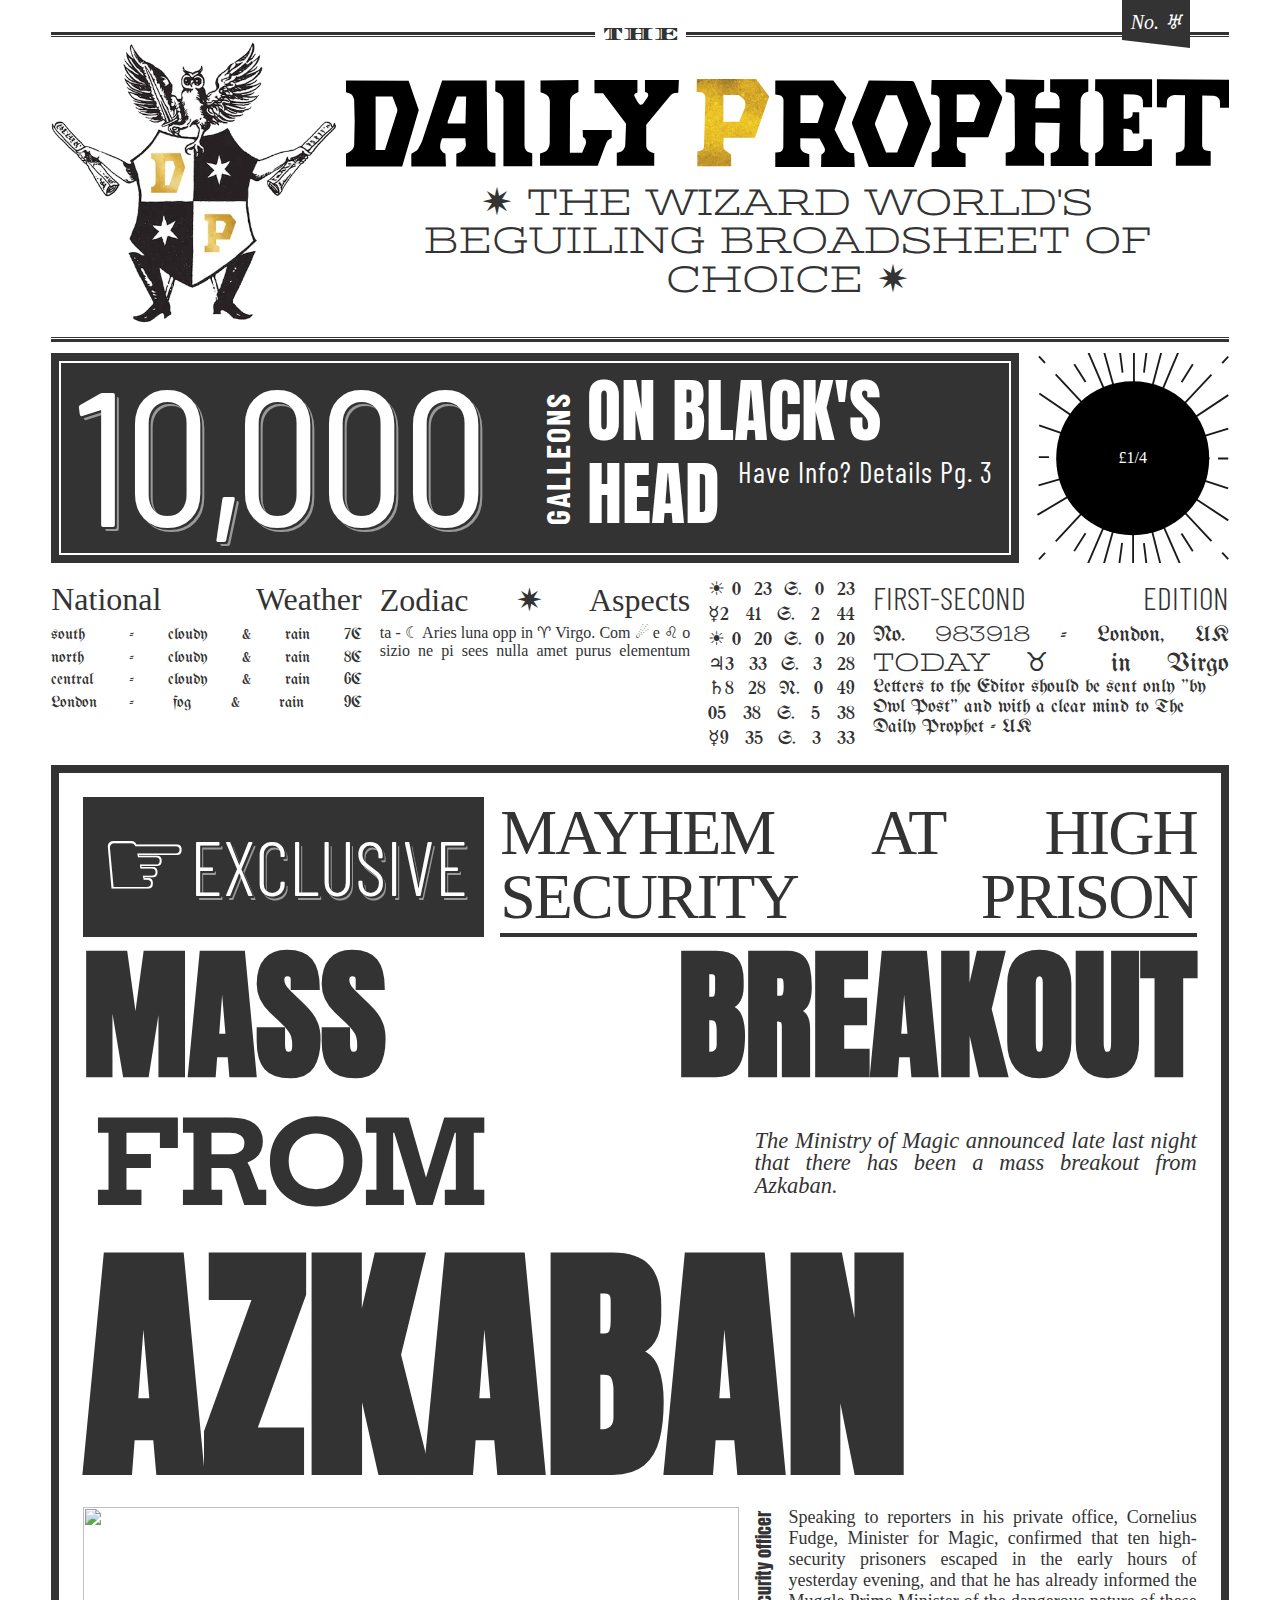
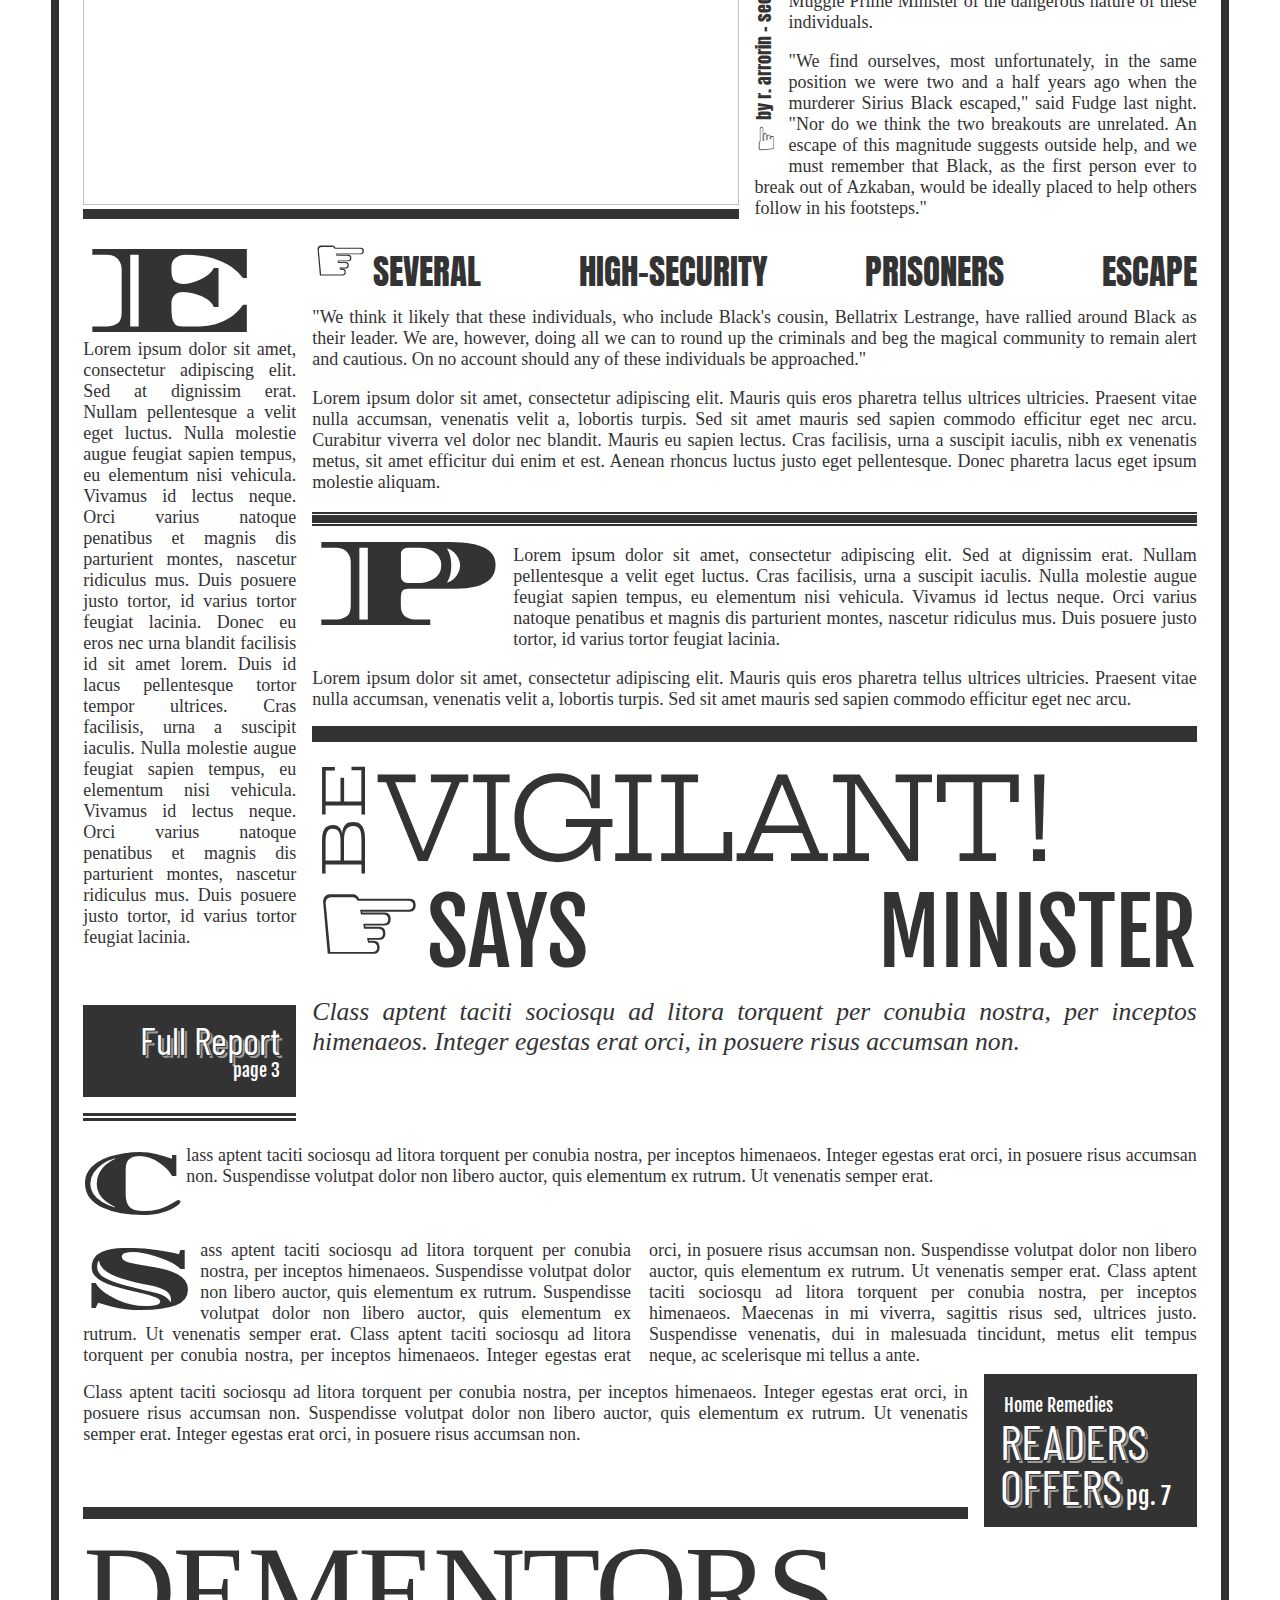
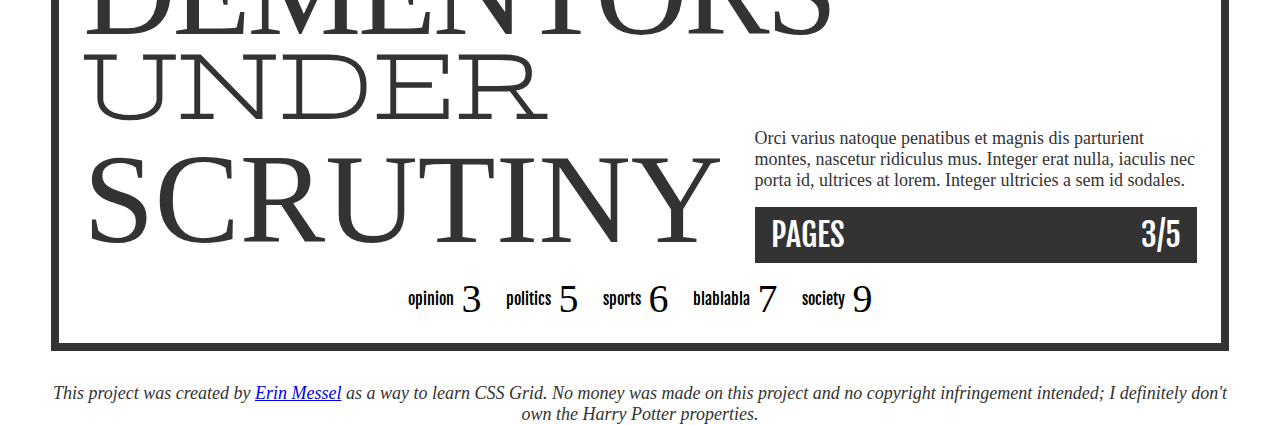
==== index2.html @ e8613c4e "Created v2 of the homepage and CSS" ====
<!DOCTYPE html>
<html lang="en">
    <head>
        <title>The Daily Prophet</title>
        <meta name="viewport" content="width=device-width, initial-scale=1">
        <link rel="preconnect" href="https://fonts.googleapis.com">
        <link rel="preconnect" href="https://fonts.gstatic.com" crossorigin>
        <link href="https://fonts.googleapis.com/css2?family=IM+Fell+DW+Pica:ital@0;1&display=swap" rel="stylesheet"> 
        <link href="https://fonts.googleapis.com/css2?family=Anton&display=swap" rel="stylesheet"> 
        <link href="https://fonts.googleapis.com/css2?family=Hepta+Slab:wght@800&display=swap" rel="stylesheet"> 
        <link href="https://fonts.googleapis.com/css2?family=Diplomata&display=swap" rel="stylesheet"> 
        <link href="https://fonts.googleapis.com/css2?family=Old+Standard+TT:wght@700&display=swap" rel="stylesheet"> 
        <link href="https://fonts.googleapis.com/css2?family=Barlow+Condensed:wght@300;700&display=swap" rel="stylesheet"> 
        <link href="https://fonts.googleapis.com/css2?family=Stint+Ultra+Expanded&display=swap" rel="stylesheet"> 
        <link href="https://fonts.googleapis.com/css2?family=UnifrakturMaguntia&display=swap" rel="stylesheet"> 
        <link href="https://fonts.googleapis.com/css2?family=Fjalla+One&display=swap" rel="stylesheet"> 
        <link href="style2.css" rel="stylesheet">
    </head>
    <body>
        <div id="gridWrap">
        <!-- http://redonion.se/cssgrid/ -->
        <header>
            <span class="number" aria-hidden="true">No. ♅</span>
            <span class="slogan left" aria-hidden="true"><span>bewitch</span> <span>beguile</span></span>
            <span class="line top"><span class="the" aria-hidden="true">The</span></span>
            <span class="slogan right" aria-hidden="true"><span>spellbind</span> <span>conjure</span> <span>enchant</span> <span>divinate</span></span>
            <div class="shield"><img src="images/shield.png" alt=""></div>
            <h1><img src="images/logo.svg" alt="The Daily Prophet"></h1>
            <span class="tagline">✷ The Wizard World's Beguiling Broadsheet of Choice ✷</span>
            <span class="slogan left bottom" aria-hidden="true"><span>beguile</span> <span>bewitch</span> <span>ensorcel</span> <span>hex</span></span>
            <span class="line bottom"></span>
            <span class="slogan right bottom" aria-hidden="true"><span>spellbind</span> <span>conjure</span> <span>enchant</span> <span>divinate</span></span>
        </header>

        <main>
            <aside id="page-intro" aria-label="Quick Information Snippets">
                <div class="bounty">
                    <a href="#">
                    <h2 class="sr-only">Bounty Alert!</h2>
                    <div class="bountyWrap">
                        <div class="amount">10,000</div>
                        <div class="currency">Galleons</div> 
                        <div class="bountyName1">on Black's<span class="mobile"> Head</span></div>
                        <div class="bountyName2">Head</div>
                        <div class="details">Have Info? Details Pg. 3</div>
                    </div>
                </a>
                </div>
                <div class="weather">
                    <h2>National Weather</h2>
                    <dl>
                        <div>
                            <dt>south</dt>
                            <dd><span>- cloudy & rain</span> <span>7C<span class="sr-only">elsius</span></span></dd>
                        </div>
                        <div>
                            <dt>north</dt>
                            <dd><span>- cloudy & rain</span> <span>8C<span class="sr-only">elsius</span></span></dd>
                        </div>
                        <div>
                            <dt>central</dt>
                            <dd><span>- cloudy & rain</span> <span>6C<span class="sr-only">elsius</span></span></dd>
                        </div>
                        <div>
                            <dt>London</dt>
                            <dd><span>- fog & rain</span> <span>9C<span class="sr-only">elsius</span></span></dd>
                        </div>
                    </dl>
                </div>
                <div class="zodiac">
                    <h2>Zodiac ✷ Aspects</h2>
                    <p>ta - ☾ Aries luna opp in ♈︎ Virgo. Com ☄ e ♌︎ o sizio ne pi sees nulla amet purus elementum</p>
                </div>
                <div class="edition">
                    <h2>First-Second Edition</h2>
                    <span class="editionNum">No. <span class="number">983918</span> - London, UK</span>
                    <span class="today"><span class="sans">Today</span> ♉︎ in Virgo</span>
                    <p class="editor">Letters to the Editor should be sent only "by Owl Post" and with a clear mind to The Daily Prophet - UK</p>
                </div>
                <div class="lucky-numbers">
                    <ul>
                        <li>☀0 23 S. 0 23</li>
                        <li>☿2 41 S. 2 44</li>
                        <li>☀0 20 S. 0 20</li>
                        <li>♃3 33 S. 3 28</li>
                        <li>♄8 28 N. 0 49</li>
                        <li>05 38 S. 5 38</li>
                        <li>☿9 35 S. 3 33</li>
                    </ul>
                </div>
                <div class="price">
                    <h2 class="sr-only">Price of the Daily Prophet</h2>
                    <span class="value"><span class="currency">£</span>1/4</span>
                    <div class="burst"></div>
                </div>
            </aside>
            <section id="mainWrap">
                <div id="main">
                    <div class="opening"><span class="exclusive"><span class="finger">☞</span><span class="inner">Exclusive</span></span> <span class="text">Mayhem at High Security Prison</span></div>
                    <h2 class="sr-only">Mass Breakout from Azkaban</h2>
                    <span class="title line1">Mass Breakout</span> 
                    <span class="title line2">from</span> 
                    <span class="title line3">Azkaban</span></h2>

                    <div class="img">
                        <img src="https://via.placeholder.com/950x700" alt="">
                        <!-- <div style="padding-top:75%;position:relative;"><iframe title="Bellatrix Lestrange in Azkaban Prizon" src="https://gifer.com/embed/1dsQ" width="100%" height="100%" style='position:absolute;top:0;left:0;' frameBorder="0" allowFullScreen></iframe></div><p class="sr-only"><a href="https://gifer.com">via GIFER</a></p> -->
                    </div>

                    <span class="lede"><span class="finger">☞</span>Several High-Security Prisoners <span class="dupe">Escape</span></span>
                    <span class="escape">Escape</span>
                    
                        <div class="txt1">The Ministry of Magic announced late last night that there has been a mass breakout from Azkaban.</div>
                        <div class="txt2">
                            <span class="author"><span class="finger">☞</span> by R. Arrorin - Security Officer</span>
                            <!-- <div class="img large"><img src="https://via.placeholder.com/950x700" alt=""></div> -->
                            <p>Speaking to reporters in his private office, Cornelius Fudge, Minister for Magic, confirmed that ten high-security prisoners escaped in the early hours of yesterday evening, and that he has already informed the Muggle Prime Minister of the dangerous nature of these individuals.</p><p class="photoWrap">"We find ourselves, most unfortunately, in the same position we were two and a half years ago when the murderer Sirius Black escaped," said Fudge last night. "Nor do we think the two breakouts are unrelated. An escape of this magnitude suggests outside help, and we must remember that Black, as the first person ever to break out of Azkaban, would be ideally placed to help others follow in his footsteps."</p>
                            
                        </div>
                        
                        <div class="txt3"><p>"We think it likely that these individuals, who include Black's cousin, Bellatrix Lestrange, have rallied around Black as their leader. We are, however, doing all we can to round up the criminals and beg the magical community to remain alert and cautious. On no account should any of these individuals be approached."</p><p>Lorem ipsum dolor sit amet, consectetur adipiscing elit. Mauris quis eros pharetra tellus ultrices ultricies. Praesent vitae nulla accumsan, venenatis velit a, lobortis turpis. Sed sit amet mauris sed sapien commodo efficitur eget nec arcu. Curabitur viverra vel dolor nec blandit. Mauris eu sapien lectus. Cras facilisis, urna a suscipit iaculis, nibh ex venenatis metus, sit amet efficitur dui enim et est. Aenean rhoncus luctus justo eget pellentesque. Donec pharetra lacus eget ipsum molestie aliquam. </p>
                            <hr><p class="blockLetter">P</p>
                            <p>Lorem ipsum dolor sit amet, consectetur adipiscing elit. Sed at dignissim erat. Nullam pellentesque a velit eget luctus. Cras facilisis, urna a suscipit iaculis. Nulla molestie augue feugiat sapien tempus, eu elementum nisi vehicula. Vivamus id lectus neque. Orci varius natoque penatibus et magnis dis parturient montes, nascetur ridiculus mus. Duis posuere justo tortor, id varius tortor feugiat lacinia. </p><p>Lorem ipsum dolor sit amet, consectetur adipiscing elit. Mauris quis eros pharetra tellus ultrices ultricies. Praesent vitae nulla accumsan, venenatis velit a, lobortis turpis. Sed sit amet mauris sed sapien commodo efficitur eget nec arcu. </p>
                        </div> 

                        <aside class="leftSide"><hr>
                            <p class="blockLetter">E</p>
                            <p class="sideways">Lorem ipsum dolor sit amet, consectetur adipiscing elit. Sed at dignissim erat. Nullam pellentesque a velit eget luctus. Nulla molestie augue feugiat sapien tempus, eu elementum nisi vehicula. Vivamus id lectus neque. Orci varius natoque penatibus et magnis dis parturient montes, nascetur ridiculus mus. Duis posuere justo tortor, id varius tortor feugiat lacinia. Donec eu eros nec urna blandit facilisis id sit amet lorem. Duis id lacus pellentesque tortor tempor ultrices. Cras facilisis, urna a suscipit iaculis. Nulla molestie augue feugiat sapien tempus, eu elementum nisi vehicula. Vivamus id lectus neque. Orci varius natoque penatibus et magnis dis parturient montes, nascetur ridiculus mus. Duis posuere justo tortor, id varius tortor feugiat lacinia.</p>
                        </aside>

                        <!-- <aside class="rightSide"><hr>
                            
                           
                        </aside> -->

                        <div class="fullReport">
                            <a href="#" aria-label="Full Report on the Mass Breakout from Azkaban Prison available on Page 3"><span class="txt">Full Report</span> <span class="pageNo">page 3</span></a>
                        </div>

                        <h2 class="sr-only">Be Vigilant! Says Minister</h2>
                        <div class="subLine2mobile" aria-hidden="true"><span>Be</span> Vigilant!</div>
                        <div class="subLine2" aria-hidden="true">Vigilant!</div>
                        <div class="subLine3" aria-hidden="true"><span class="finger">☞</span>Says Minister</div>
                        <div class="subText1"><p><span class="large" aria-hidden="true">Be</span>Class aptent taciti sociosqu ad litora torquent per conubia nostra, per inceptos himenaeos. Integer egestas erat orci, in posuere risus accumsan non. </p></div>
                        <div class="subText2"><p><span class="initial-letter">C</span>lass aptent taciti sociosqu ad litora torquent per conubia nostra, per inceptos himenaeos. Integer egestas erat orci, in posuere risus accumsan non. Suspendisse volutpat dolor non libero auctor, quis elementum ex rutrum. Ut venenatis semper erat.</p></div>
                        <div class="subText3"><p><span class="initial-letter">S</span>ass aptent taciti sociosqu ad litora torquent per conubia nostra, per inceptos himenaeos. Suspendisse volutpat dolor non libero auctor, quis elementum ex rutrum. Suspendisse volutpat dolor non libero auctor, quis elementum ex rutrum. Ut venenatis semper erat. Class aptent taciti sociosqu ad litora torquent per conubia nostra, per inceptos himenaeos. Integer egestas erat orci, in posuere risus accumsan non. Suspendisse volutpat dolor non libero auctor, quis elementum ex rutrum. Ut venenatis semper erat. Class aptent taciti sociosqu ad litora torquent per conubia nostra, per inceptos himenaeos. Maecenas in mi viverra, sagittis risus sed, ultrices justo. Suspendisse venenatis, dui in malesuada tincidunt, metus elit tempus neque, ac scelerisque mi tellus a ante.</p></div>
                        <div class="subText4">
                        <p>Class aptent taciti sociosqu ad litora torquent per conubia nostra, per inceptos himenaeos. Integer egestas erat orci, in posuere risus accumsan non. Suspendisse volutpat dolor non libero auctor, quis elementum ex rutrum. Ut venenatis semper erat. Integer egestas erat orci, in posuere risus accumsan non. </p>
                        </div>

                        

                        <h2 class="sr-only">Dementors Under Scrutiny</h2>
                        
                            <div class="subStory sub2Line1" aria-hidden="true"><hr>Dementors</div>
                            <div class="subStory sub2Line2" aria-hidden="true">
                                <span class="line1">Under</span> 
                                <span class="line2">Scrutiny</span>
                            </div>
                            <div class="subStory sub2Line3"><a href="#">Pages 3/5</a></div>
                            <div class="subStory sub2Text"><p>Orci varius natoque penatibus et magnis dis parturient montes, nascetur ridiculus mus. Integer erat nulla, iaculis nec porta id, ultrices at lorem. Integer ultricies a sem id sodales. </p> </div>
                      

                        <div class="readers-offers">
                            <a href="#">
                                <div class="offersInner">
                                    <span class="small">Home Remedies</span>
                                    <span class="large">Readers Offers</span>
                                    <span class="pageNo">pg. 7</span>
                                </div>
                            </a>
                        </div>
                    
                    </div>

               <nav id="footerNav">
                   <ul>
                       <li><a href="#">
                           <span class="label">Opinion</span>
                           <span class="sr-only"> page</span><span class="pageNo">3</span>
                       </a></li>
                       <li><a href="#">
                        <span class="label">Politics</span>
                        <span class="sr-only"> page</span><span class="pageNo">5</span>
                    </a></li>
                    <li><a href="#">
                        <span class="label">Sports</span>
                        <span class="sr-only"> page</span><span class="pageNo">6</span>
                    </a></li>
                    <li><a href="#">
                        <span class="label">Blablabla</span>
                        <span class="sr-only"> page</span><span class="pageNo">7</span>
                    </a></li>
                    <li><a href="#">
                        <span class="label">Society</span>
                        <span class="sr-only"> page</span><span class="pageNo">9</span>
                    </a></li>
                   </ul>
               </nav>

            </section>

        </main>
    </div>
    <footer>
        This project was created by <a href="http://www.erinmessel.com">Erin Messel</a> as a way to learn CSS Grid. No money was made on this project and no copyright infringement intended; I definitely don't own the Harry Potter properties.
    <div class="attribution sr-only">
        <a href="https://www.freepik.com/vectors/abstract">Abstract vector created by freepik - www.freepik.com</a> 
    </div>
</footer>
    </body>
</html>
---- style2.css ----
:root {
    --page-bkgd:#fff;
    --dark-bkgd:#333;
    --accent:#ebc41b;
    --font-headline: 'Anton', sans-serif;
    --font-serif:'IM Fell DW Pica', serif;
    --font-slab: 'Hepta Slab', serif;
    --font-block: 'Diplomata', cursive;
    --font-serif-headline: 'Wildstone','Old Standard TT', serif;
    --font-thin-headline: 'Barlow Condensed', sans-serif;
    --font-thin-slab: 'Stint Ultra Expanded', cursive;
    --font-gothic:'UnifrakturMaguntia', cursive;
    --font-typewriter: "American Typewriter Condensed Bold", Courier, sans-serif;
    --font-regular-headline:'Fjalla One', sans-serif;
    --font-thin-shadowed: "Greething";
}

@font-face {
    font-family: 'Wildstone';
    src: url('fonts/Wildstone.ttf')  format('truetype'); /* Legacy iOS */
}


html {}

body {
    margin:0;
    padding:0rem 4vw;
    font-family: var(--font-serif);
    font-size:150%;
    color:var(--dark-bkgd);
}

* {
    box-sizing: border-box;
}

.sr-only {
    position:absolute;
    left:-10000px;
    top:auto;
    width:1px;
    height:1px;
    overflow:hidden;
}

img {
    max-width:100%;
}

p:first-child {
    margin-top:0;
}

p:last-child {
    margin-bottom:0;
}

hr {
    height:1rem;
    background:var(--dark-bkgd);
    color:var(--dark-bkgd);
    border-top: 4px double #fff;
    padding: 1px 0;
    border-left: none;
    border-right: none;
    border-bottom: 4px double #fff;
}

.blockLetter {
    font-family:var(--font-block);
    font-size: 8rem;
    line-height: 0.75!important;
    float:left;
    margin:0 1rem 0 0!important;
}

.initial-letter {
    font-family:var(--font-block);
    font-size:5em;
    float: left;
    line-height: 0.875;
    margin-right:0.25rem;
}

/* ########## HEADER ########## */
header {
    position:relative;
    padding-top:1rem;
    display:grid;
    grid-template-columns: 1fr 3fr;
    grid-template-areas:
        "line-top line-top"
        "shield title"
        "shield tagline"
        "line-bottom line-bottom";
}

header .number {
    position: absolute;
    background-color: var(--dark-bkgd);
    color: var(--page-bkgd);
    padding: .5rem .5rem .25rem;
    top: 0;
    right: 3vw;
    font-family: var(--font-serif);
    font-style: italic;
    font-size: 1.25rem;
    line-height: 1;
    display: flex;
    align-items:center;
    justify-content: center;
    height: 2.5rem;
    width:4.25rem;
}

header .number:after {
    position: absolute;
    content: "";
    bottom: -.5rem;
    left: 0;
    width: 0;
    height: 0;
    border-style: solid;
    border-width: 0 4.25rem .5rem 0;
    border-color: transparent var(--dark-bkgd) transparent transparent;
}

header .slogan {
    display:none;
}

header .line {
    width:100%;
    display:block;
    margin:1rem 0;
    text-align:center;
    position:relative;
    height:0;
}

header .line:before,
header .line:after {
    content:"";
    height:3px;
    background:var(--dark-bkgd);
    display:block;
    margin-bottom:1px;
    position:absolute;
    top:0;
    width:100%;
}

header .line:after {
    height:1px;
    top:4px;
}

header .line.top {
    grid-area: line-top;
}

header .line.top .the {
    background:var(--page-bkgd);
    display:inline-block;
    padding:.25rem .5rem 0;
    line-height:1;
    transform: translateY(-50%);
    font-family: var(--font-block);
    text-transform: uppercase;
    position:relative;
    z-index: 2;
}

header .shield {
    grid-area: shield;
    margin-right:.5rem;
    margin-top:-.5rem;
}

header h1 {
    grid-area:title;
    margin:0;
    font-size:0;
    line-height:1;
    align-self:end;
    padding-bottom:1rem;
}

header .tagline {
    grid-area: tagline;
    font-family:var(--font-thin-slab);
    text-transform:uppercase;
    font-size:0.85rem;
    line-height:1;
    text-align:center;
}

header .line.bottom {
    grid-area: line-bottom;
    margin-top:.5rem;
}
header .line.bottom:before {
    top:2px;
}
header .line.bottom:after {
    top:0;
}

/* ########## INTRO ########## */
aside#page-intro {
    display:grid;
    grid-template-areas:
        "bounty bounty"
        "weather zodiac"
        "edition edition"
        "lucky-numbers price";
    grid-template-columns: repeat(2, 1fr);
    grid-column-gap:1.5em;
}

aside#page-intro .bounty {
    grid-area: bounty;
}

aside#page-intro .bounty a {
    display:block;
    color:var(--page-bkgd);
    text-decoration:none;
    padding:.5rem;
    background:var(--dark-bkgd);
    margin-bottom:1rem;
}

aside#page-intro .bounty a:hover,
aside#page-intro .bounty a:focus {
    color:var(--dark-bkgd);
    background-color:var(--accent);
}

aside#page-intro .bounty .bountyWrap {
    border:2px solid var(--page-bkgd);
    padding:1rem;
    display:grid;
    grid-template-areas:
        "amount details"
        "currency details"
        "bounty-name1 bounty-name1";
    grid-template-columns: 3fr 2fr;
    grid-column-gap: 1em;
}

aside#page-intro .bounty .amount {
    grid-area: amount;
    font-family:var(--font-thin-headline);
    font-size: 21vw;
    line-height: 0.95;
    letter-spacing: -1px;
    margin-top: -0.5rem;
    text-shadow: 2px 2px 0px var(--dark-bkgd), 4px 4px 0px rgba(255,255,255,0.5);
    align-self: center;
    text-align: justify;
    text-justify: inter-character;
    text-align-last: justify;
}

aside#page-intro .bounty .currency {
    grid-area: currency;
    font-family:var(--font-thin-headline);
    font-weight:bold;
    text-transform:uppercase;
    text-align: justify;
    text-justify: inter-character;
    text-align-last: justify;
    font-size:5.5vw;
    /* writing-mode: vertical-lr;
    transform: rotate(-180deg); */
}

aside#page-intro .bounty .bountyName1,
aside#page-intro .bounty .bountyName2 {
    font-family:var(--font-headline);
    text-transform:uppercase;
    font-size:11.5vw;
    line-height:1;
}

aside#page-intro .bounty .bountyName1 {
    grid-area: bounty-name1;
    text-align: justify;
    text-justify: inter-word;
    text-align-last: justify;
    margin-top: .15em;
}

aside#page-intro .bounty .bountyName2 {
    display:none;
}

aside#page-intro .bounty .details {
    grid-area: details;
    background: rgba(255,255,255,0.1);
    padding: .5rem;
    display: flex;
    align-items: center;
    font-family: var(--font-thin-headline);
    line-height: 1;
    font-size: 5vw;
    letter-spacing: 1px;
}

aside#page-intro .weather {
    grid-area: weather;
    font-size:1rem;
}

aside#page-intro .zodiac {
    grid-area:zodiac;
    font-size:1rem;
}

aside#page-intro .weather h2,
aside#page-intro .zodiac h2 {
    margin:0 0 .25rem;
    font-family: var(--font-serif-headline);
    font-size: 5.25vw;
    font-weight:normal;
}

aside#page-intro .weather dl {
    margin:.5rem 0 0;
    font-family: var(--font-gothic);
    /* display: grid;
    grid-gap: .5em 1.25em;
    grid-template-columns: repeat(2, 1fr); */
}

aside#page-intro .weather dl div {
    display: grid;
    grid-template-columns: 1fr 3fr;
}

aside#page-intro .weather dl div + div {
    margin-top:.35rem;
}

aside#page-intro .weather dl div dt {}

aside#page-intro .weather dl div dd {
    margin:0;
    text-align: justify;
    text-justify: inter-word;
    text-align-last: justify;
}

aside#page-intro .zodiac p {
    margin:0;
    text-align: justify;
    text-justify: inter-word;
    text-align-last: justify;
}

aside#page-intro .edition {
    grid-area: edition;
    margin-top:1rem;
    margin-bottom:1rem;
    padding-top:1rem;
    padding-bottom:1rem;
    border-top:3px double var(--dark-bkgd);
    border-bottom:3px double var(--dark-bkgd);
    display:grid;
    grid-template-areas: 
        "title editor"
        "number editor"
        "today editor";
    grid-template-columns: 3fr 2fr;
    grid-column-gap: 1em;
}

aside#page-intro .edition h2 {
    grid-area: title;
    font-size: 5.5vw;
    font-family: var(--font-thin-headline);
    font-weight: 300;
    text-transform: uppercase;
    line-height: 1;
    letter-spacing: normal;
    margin: 0 0 .5rem;
    text-align: justify;
    text-justify: inter-character;
    text-align-last: justify;
}

aside#page-intro .edition p {
    margin:0;
}

aside#page-intro .edition .editionNum {
    grid-area:number;
    display:block;
    font-family:var(--font-gothic);
    font-size: 4vw;
    text-align: justify;
    text-justify: inter-word;
    text-align-last: justify;
}

aside#page-intro .edition .editionNum .number {
    font-family:var(--font-thin-slab);
}

aside#page-intro .edition .today {
    grid-area:today;
    display:block;
    font-family:var(--font-gothic);
    text-align: justify;
    text-justify: inter-word;
    text-align-last: justify;
}

aside#page-intro .edition .today .sans {
    font-family:var(--font-thin-slab);
    text-transform:uppercase;
}

aside#page-intro .edition .editor {
    grid-area:editor;
    display:block;
    font-family:var(--font-gothic);
    font-size:3.5vw;
}

aside#page-intro .lucky-numbers {
    grid-area:lucky-numbers;
    font-size:3vw;
    line-height:1;
    text-align: justify;
    text-justify: inter-word;
    white-space: nowrap;
    text-align-last: justify;
    font-family: var(--font-gothic);
}

aside#page-intro .lucky-numbers ul {
    margin:0;
    padding:0;
    list-style:none;
    height: 100%;
    display: flex;
    flex-direction: column;
    justify-content: space-between;
}

aside#page-intro .lucky-numbers ul li + li {
    margin-top:.35rem;
}

aside#page-intro .price {
    grid-area: price;
    position:relative;
}
aside#page-intro .price .value {
    position: absolute;
    left: 50%;
    top: 50%;
    width: 12vw;
    height: 12vw;
    background: #000;
    color: #fff;
    z-index: 1;
    border-radius: 12vw;
    display: flex;
    justify-content: center;
    align-items: center;
    font-size: 1rem;
    transform: translateX(-50%) translateY(-50%);
}
aside#page-intro .price .burst {
    height: 100%;
    position: absolute;
    top:0;
    left:0;
    width: 100%;
    background-image:url(images/price.svg);
    background-size:cover;
    background-position: center;
}

/* ########## MAIN WRAPPER ########## */
#mainWrap {
    border:.125rem solid var(--dark-bkgd);
    margin-top:1rem;
    padding:1rem;
}

/* ########## MAIN FEATURE ARTICLE ########## */
#main .opening {
    display:flex;
    gap:1rem;
}
#main .opening .exclusive {
    background-color:var(--dark-bkgd);
    color:var(--page-bkgd);
    white-space: nowrap;
    display: flex;
    align-items: center;
    padding: 0.5rem 1rem .75rem;
    justify-content: center;
    flex-direction:column;
}

#main .opening .exclusive .inner {
    font-family: var(--font-thin-headline);
    font-weight: 300;
    text-transform: uppercase;
    font-size: 7vw;
    line-height: 0.9;
    position: relative;
    text-shadow: 2px 2px 0px var(--dark-bkgd), 3px 4px 0px rgba(255,255,255,0.5);
}

#main .opening .exclusive .finger {
    display:none;
}
#main .opening .text {
    border-bottom:0.25rem solid var(--dark-bkgd);
    width:100%;
    text-align:justify;
    text-justify: inter-character;
    font-family:var(--font-serif-headline);
    text-transform: uppercase;
    letter-spacing: -0.15vw;
    text-align-last: justify;
    font-size: 5vw;
    line-height: 1;
    padding-top: 0.25rem;
    padding-bottom: 0.25rem;
    display:block;
}

#main .title {
    text-align:center;
    text-transform:uppercase;
    font-family: var(--font-headline);
    font-weight:700;
    text-align-last: justify;
    text-justify: inter-character;
    line-height:1;
    margin:.5rem 0;
}

#main .title.line1{
    font-size: 11vw;
    line-height:1;
    display:block;
}

#main .title.line2{
    font-family:var(--font-slab);
    font-size: 9vw;
    display:block;
    margin:0.75rem;
}

#main .title.line3{
    font-size:19.5vw;
    display:block;
    margin-bottom:1rem;
}

#main .img {
    border-bottom:0.65rem var(--dark-bkgd) solid;
    padding-bottom:0.25rem;
    margin-bottom:1rem;
}

#main .img img {
    width:100%;
    height: 100%;
    object-fit: cover;
}

#main .author {
    writing-mode:vertical-lr;
    transform: rotate(-180deg);
    text-align:right;
    font-family:var(--font-headline);
    text-transform:lowercase;
    float:left;
    padding:.25rem 0 .25rem 1rem;
    line-height:1;
    margin-left: -1vw;
}

#main .author .finger {
    font-size:2rem;
    line-height:0;
}

#main .lede {
    font-family:var(--font-headline);
    text-transform:uppercase;
    font-size: 7.5vw;
    line-height: 1;
    display:block;
    margin-bottom:1rem;
    text-align: justify;
    text-justify: inter-character;
    text-align-last: justify;
}

#main .lede .finger {
    position: relative;
    top: -0.25rem;
    font-size: 2.5rem;
    margin-right:.25rem;
}

#main .escape {
    display:none;
}

#main .txt1 {
    font-size:1.25em;
    font-style:italic;
    text-align:justify;
}

#main .txt2,
#main .txt3,
#main aside.leftSide {
    text-align:justify;
}

#main .txt3 {
    margin-top:1rem;
}

.fullReport {
    border-bottom:0.5rem double var(--dark-bkgd);
    margin-bottom:1rem;
}

#main .fullReport a {
    background:var(--dark-bkgd);
    color:var(--page-bkgd);
    display:flex;
    flex-direction:column;
    align-items:flex-end;
    padding:1rem;
    margin:1rem 0;
    text-decoration:none;
    outline-offset:-.5rem;
}

#main .fullReport a:hover,
#main .fullReport a:focus {
    background-color:var(--accent);
    color:var(--dark-bkgd);
    outline:2px solid var(--dark-bkgd);
}

.fullReport a .txt {
    font-family:var(--font-thin-headline);
    font-size:2.5rem;
    text-shadow: 1px 1px 0px var(--dark-bkgd), 3px 3px 0px rgba(255,255,255,0.5);
}

.fullReport a .pageNo {
    font-family:var(--font-regular-headline);
}

.subLine2mobile {
    display: flex;
    font-family: var(--font-slab);
    text-transform: uppercase;
    font-size: 12.5vw;
    line-height: 1;
    align-items: center;
    text-align-last: justify;
    text-justify: inter-character;
}

.subLine2mobile span {
    font-family: var(--font-thin-slab);
    writing-mode: vertical-rl;
    transform: rotate(-180deg);
    font-size: 6vw;
}

.subLine2 {
    display:none;
}

.subLine3 {
    text-align-last: justify;
    text-justify: inter-character;
    font-family: var(--font-regular-headline);
    text-transform: uppercase;
    padding-left: 0;
    font-size: 9vw;
}

.subLine3 .finger {
    font-size: 16vw;
    line-height: 0;
}

.subText1,
.subText2,
.subText3,
.subText4 {
    text-align:justify;
    margin:0.5rem 0;
}

.subText1 {
    font-size:1.15em;
    font-style:italic;
}

.subText1 .large {
    display:none;
}

.sub2Line1 {
    font-size: 16vw;
    line-height: 1;
    font-family: var(--font-serif-headline);
    text-transform: uppercase;
    letter-spacing: -0.25vw;
    text-align: justify;
    text-justify: inter-character;
    text-align-last: justify;
    width:100%;
    margin-top:1rem;
}

.sub2Line1 hr {
    margin: 0 0 1.5rem;
}

.sub2Line2 {
    text-transform:uppercase;
    display:flex;
    align-items:flex-start;
    justify-content: space-between;
}

.sub2Line2 .line1 {
    display:block;
    text-align: justify;
    text-justify: inter-character;
    text-align-last: justify;
    font-size:9vw;
    line-height:1;
    font-family:var(--font-thin-slab);
}

.sub2Line2 .line2 {
    display:block;
    text-align: justify;
    text-justify: inter-character;
    text-align-last: justify;
    font-family:var(--font-serif-headline);
    font-size: 10vw;
    line-height: 1;
    /* margin-top: 0.5rem; */
}

.sub2Line3 {
    font-family: var(--font-regular-headline);
    text-transform: uppercase;
    font-size: 2rem;
    line-height: 1;
    /* border-bottom: 0.4rem solid #000; */
    text-align: justify;
    text-justify: inter-word;
    text-align-last: justify;
    background-color:var(--dark-bkgd);
    float:right;
    margin-left: 0.75rem;
    margin-bottom: 0.25rem;
}

.sub2Line3 a {
    color:#fff;
    padding: 0.75rem 1rem;
    display: block;
    text-decoration:none;
}

.sub2Line3 a:hover,
.sub2Line3 a:focus {
    background-color:var(--accent);
    color:var(--dark-bkgd);
}

.readers-offers a {
    text-decoration:none;
    display:block;
    background-color:var(--dark-bkgd);
    color:#fff;
    padding:1rem;
    display:flex;
    align-items:center;
    height:100%;
    margin: 1rem 0 2rem;
    outline-offset:-.5rem;
}

.readers-offers a:hover,
.readers-offers a:focus {
    background-color:var(--accent);
    color:var(--dark-bkgd);
    outline:2px solid var(--dark-bkgd);
}

.readers-offers .small {
    font-family:var(--font-regular-headline);
    display:block;
    margin: 0.25rem;
}

.readers-offers .large {
    font-size:3rem;
    text-shadow: 1px 1px 0px var(--dark-bkgd), 3px 3px 0px rgba(255,255,255,0.5);
    font-family:var(--font-thin-headline);
    line-height:0.875;
    text-transform:uppercase;
    text-align-last: justify;
    text-justify: inter-character;
}

.readers-offers a:hover .large,
.readers-offers a:focus .large {
    text-shadow: 1px 1px 0px var(--accent), 3px 3px 0px rgba(255,255,255,0.95);
}

.readers-offers .pageNo {
    font-family:var(--font-regular-headline);
    font-size:1.5rem;
    display:inline-block;
}

/* ########## FOOTER ########## */

#footerNav ul {
    margin:1rem 0 0;
    padding:0;
    list-style:none;
    display:flex;
    justify-content: center;
    position:relative;
    flex-wrap:wrap;
}

#footerNav ul:before {
    /* content:""; */
    height:0.75rem;
    background-color:var(--dark-bkgd);
    position:absolute;
    left:0;
    width:100%;
    top:50%;
    transform:translateY(-50%);
}

#footerNav ul li {
    background-color:var(--page-bkgd);
    position:relative;
    margin:0 0 0 1.5rem;
}

#footerNav ul li:first-child {
    margin-left:0;
}

#footerNav ul li:last-child {
    padding-right:0;
}

#footerNav ul li a {
    text-decoration:none;
    color:#000;
    display: flex;
    align-items: center;
}
#footerNav ul li a:hover {
    background-color:var(--accent);
}
#footerNav ul li a:focus {
    outline:4px solid var(--accent);
}

#footerNav ul li .label {
    font-family:var(--font-regular-headline);
    font-size: 1rem;
    text-transform: lowercase;
    line-height: normal;
    margin-right:0.5rem;
}
#footerNav ul li .pageNo {
    font-family:var(--font-serif-headline);
    font-size: 2.5rem;
    line-height: 1;
}

footer {
    text-align:center;
    font-style:italic;
    padding-top:2rem;
}

@media (min-width:800px) {
    body {
        font-size:120%;
    }
    header .tagline {
        font-size:3vw;
    }
    aside#page-intro {
        grid-template-areas:
            "bounty bounty bounty bounty bounty bounty price"
            "weather weather zodiac zodiac lucky-numbers edition edition";
        grid-template-columns: repeat(6, 1fr) 15vw;
        grid-row-gap: 1em;
        grid-column-gap:1em;
    }
    aside#page-intro .bounty a {
        margin:0;
    }
    aside#page-intro .bounty .bountyWrap {
        grid-template-areas: 
            "amount currency bounty-name1 bounty-name1" 
            "amount currency bounty-name2 details";
        grid-template-columns: 2fr auto auto auto;
        padding: 0.75rem 1rem;
    }
    aside#page-intro .bounty .amount {
        font-size:15vw;
        margin-top: -1rem;
    }
    aside#page-intro .bounty .currency {
        font-size:2.5vw;
        line-height:.75;
        writing-mode: vertical-lr;
        transform: rotate(-180deg);
        letter-spacing: 2px;
        align-self: center;
    }
    aside#page-intro .edition {
        display:block;
    }
    aside#page-intro .bounty .bountyName1, 
    aside#page-intro .bounty .bountyName2 {
        font-size:5.5vw;
        margin:0;
        text-align-last: auto;
    }
    aside#page-intro .bounty .bountyName1 .mobile {
        display:none;
    }
    aside#page-intro .bounty .bountyName2 {
        display:block;
    }
    aside#page-intro .bounty .details {
        font-size:2.25vw;
        padding:0;
        background:none;
        display:block;
    }

    aside#page-intro .weather h2, 
    aside#page-intro .zodiac h2 {
        font-size:2.5vw;
        text-align:justify;
        text-justify: inter-character;
        text-align-last: justify;
    }

    aside#page-intro .edition {
        border:none;
        margin:0;
        padding:0;
        flex-direction: column;
        justify-content: space-between;
    }

    aside#page-intro .edition h2 {
        font-size:2.5vw;
    }

    aside#page-intro .edition .editionNum {
        font-size:1.75vw;
    }

    aside#page-intro .edition .today {
        font-size:2vw;
    }

    aside#page-intro .edition .editor {
        font-size:1.5vw;
    }

    aside#page-intro .lucky-numbers {
        font-size:1.5vw;
    }

    #mainWrap {
        border-width:.5rem;
        padding:1.5rem;
    }

    #main {
        display:grid;
        grid-template-columns:1fr 2fr 1fr 1fr;
        /* grid-template-rows:; */
        grid-column-gap: 1rem;
    }

    #main .opening {
        grid-column: 1 / -1;
    }

    #main .opening .exclusive {
        flex-direction:row;
    }

    #main .opening .exclusive .finger {
        display:block;
        font-size: 8vw;
        line-height: 0;
    }
    #main .opening .exclusive .inner {
        font-size:6vw;
    }

    #main .title.line1,
    #main .title.line3,
    #main .txt2,
    #main .txt3,
    .subText1, 
    .subText2, 
    .subText3, 
    .subText4,
    .sub2Line1,
    .sub2Line2,
    .sub2Line3,
    .sub2Text,
    .readers-offers {
        grid-column:1 / -1;
    }
    #main .title.line2 {
        grid-column: 1 / 3;
        grid-row: 3;
    }
    #main .txt1 {
        grid-column-start:3;
        grid-column-end:5;
        grid-row-start:3;
        grid-row-end: 4;
        align-self: center;
        line-height: 1;
    }

    #main .img {
        grid-column: 1 / 3;
        margin:0;
    }

    #main .lede {
        grid-column-start: 2;
        grid-column-end: 5;
        grid-row-start: 6;
        grid-row-end: 7;
        margin: .5rem 0 1rem;
        font-size: 2.75vw;
    }

    #main .lede .finger {
        font-size:5vw;
        line-height:1;
    }

    #main .author {
        margin-left:0;
    }

    #main .txt2 {
        grid-column: 3 / 5;
    }

    #main .txt2 p:first-of-type {
        margin-top:0;
    }

    #main .txt3 {
        grid-column: 2 / 5;
        grid-row: 7 / 8;
        margin:0;
    }

    #main aside.leftSide {
        grid-column: 1 / 2;
        grid-row: span 5;
        padding-top:1.5rem;
    }

    #main aside.leftSide hr {
        display:none;
    }

    .fullReport {
        grid-column: 1;
        grid-row: span 2;
    }

    .fullReport a .txt {
        font-size: 3vw;
        line-height:1;
    }

    #main .fullReport a {
        justify-content: center;
    }

    .subLine2mobile {
        grid-column:2/5;
        grid-row:8 / 10;
        font-size:9vw;
        border-top: 1rem solid var(--dark-bkgd);
        margin-top: 1rem;
        padding-top:1.25rem;
    }

    .subLine2mobile span {
        font-size:5vw;
    }

    .subLine3 {
        grid-column:2/5;
        font-size:7vw;
        grid-row: 10;
    }

    .subLine3 .finger {
        font-size:10vw;
    }

    .subText1 {
        grid-column: 2/ 5;
        font-size: 2vw;
        text-align: justify;
        grid-row: span 2;
    }

    .sub2Line2 {
        display:block;
    }

    .subText3 {
        column-count:2;
    }

    .sub2Line1 {
        grid-column: 1 / 3;
        font-size: 10vw;
        margin:0;
        line-height: .75;
        padding-top: 1rem;
    }

    .sub2Line1 hr {
        display:none;
    }

    .sub2Line2 {
        grid-column: 1 / 3;
        font-size: 10vw;
        grid-row: span 2;
    }

    .sub2Line2 .line1 {
        font-size:7.5vw;
    }

    .subStory.sub2Text {
        grid-column: 3 / 5;
        grid-row: 16 / 18;
        align-self: end;
        padding-bottom:1rem;
    }

    .subStory.sub2Line3 {
        grid-column: 3 / 5;
        grid-row: 18;
        margin:0;
    }
    .subText4 {
        border-bottom: .75rem solid var(--dark-bkgd);
        padding-bottom: 1rem;
        grid-row: 15;
        grid-column: 1 / 4;
    }

    .readers-offers {
        grid-column: 4;
        grid-row: 15;
    }

    .readers-offers a {
        margin:0;
    }
}
@media (min-width:1100px) {
    body {
        font-size:112.5%;
    }
}
@media (min-width:1400px) {
    body {
        font-size:calc(8px + .5vw);
    }
    #main aside.leftSide hr {
        display:block;
    }
    .blockLetter {
        float:none;
        text-align: center;
        display:block;
        font-size:8vw;
    }
    header {
        grid-template-areas: 
            "slogan-left-top line-top slogan-right-top" 
            "shield title title" 
            "shield tagline tagline" 
            "slogan-left-bottom line-bottom slogan-right-bottom";
        grid-template-columns: 1fr 4fr 1fr;
        margin-bottom:1vw;
        padding-top: 2vw;
    }
    header .number {
        height: 4.5rem;
        width: 7.25rem;
        font-size: 2rem;
        right:3vw;
    }
    header .number::after {
        border-width: 0 7.25rem 1rem 0;
        bottom: -.95rem;
    }
    header .line.top .the {
        font-size:2vw;
    }
    header .line::before, header .line::after {
        height:.5rem;
        top:-.25rem;
    }
    header .line::after {
        height: .15rem;
        top:0.5rem;
    }
    header .line.bottom::before {
        top: .35rem;
    }
    header .slogan {
        display: flex;
        justify-content: space-between;
        font-size: 0.875vw;
        line-height: 1;
    }
    header .slogan.left {
        grid-area:slogan-left-top;
        padding-right:1em;
        align-self: center;
        padding-top: 0.25em;
    }
    header .slogan.right {
        grid-area:slogan-right-top;
        padding-left:1em;
        align-self: end;
        padding-bottom: 0.25em;
    }
    header .slogan.left.bottom {
        grid-area:slogan-left-bottom;
        padding-left:1em;
        padding-right:0;
    }
    header .slogan.right.bottom {
        grid-area:slogan-right-bottom;
        padding-right:1em;
        padding-left:0;
        padding-top:0.25em;
        padding-bottom:0;
    }
    header .slogan.bottom {
        -moz-transform: scale(-1, -1);
        -webkit-transform: scale(-1, -1);
        -o-transform: scale(-1, -1);
        -ms-transform: scale(-1, -1);
        transform: scale(-1, -1);
    }
    header .shield {
        margin-top: -2.5vw;
    }
    header h1 {
        align-self: end;
        padding-bottom: 1.25rem;
    }
    header .tagline {
        font-size:1.7vw;
    }
    aside#page-intro {
        grid-template-areas: "bounty weather zodiac edition lucky-numbers price";
        grid-template-columns: 4fr 2fr 2fr 2fr 1fr 1fr;
        grid-column-gap:2rem;
    }
    aside#page-intro .bounty a {
        height:100%;
    }
    aside#page-intro .bounty .bountyWrap {
        height:100%;
    }
    aside#page-intro .bounty .amount {
        font-size:5.5vw;
    }
    aside#page-intro .bounty .currency {
        font-size:1vw;
    }
    aside#page-intro .bounty .bountyName1, 
    aside#page-intro .bounty .bountyName2 {
        font-size:2.25vw;
    }
    aside#page-intro .bounty .bountyName1 {
        align-self: end;
    }
    aside#page-intro .bounty .details {
        font-size:0.875vw;
        align-self:start;
        padding-top: 0.25em;
    }
    aside#page-intro .weather h2, 
    aside#page-intro .zodiac h2 {
        font-size:1.75vw;
    }
    aside#page-intro .edition h2 {
        font-size:1.5vw;
    }
    aside#page-intro .edition .editionNum {
        font-size:1vw;
    }
    aside#page-intro .edition .editor {
        font-size:0.75vw;
        text-align:justify;
    }
    aside#page-intro .lucky-numbers {
        font-size:0.75vw;
    }
    aside#page-intro .edition .today {
        font-size:1vw;
    }
    aside#page-intro .price .value {
        height:auto;
        width:auto;
    }
    #mainWrap {
        border-width:.75rem;
    
    }
    #main {
        /* 15 rows */
        /*grid-template-rows: repeat(13, 1fr);*/
        /* 6 columns */
        /* grid-template-columns: repeat(7, 1fr); */
        grid-template-columns: 1fr 11vw 1fr 1fr 10vw 11vw auto;
        grid-column-gap: 1.5vw;
        grid-template-rows: auto auto 6vw 14vw auto auto auto 8vw 6vw 5vw;
    }
    #main .opening {
        gap: 2.5rem;
    }
    #main .opening .text {
        font-size:4vw;
    }
    #main .opening .exclusive {
        padding: 0.25rem 1.25rem 1rem;
    }
    #main .opening .text {
        border-width:1.25rem;
    }
    #main .opening .exclusive .inner {
        font-size:4vw;
    }
    #main .opening .exclusive .finger {
        font-size:4.5vw;
    }
    #main .title.line1 {
        grid-column: 1 / -1;
        grid-row:2;
        font-size:13vw;
    }
    #main .title.line2 {
        grid-column-start:3;
        grid-column-end: 5;
        grid-row:3;
        font-size:6vw;
        margin:0 1rem;
    }
    #main .title.line3 {
        grid-column-start:2;
        grid-column-end: 6;
        grid-row:4;
        font-size:13vw;
        margin:0;
        align-self: center;
    }
    #main .img {
        grid-column-start: 2;
        grid-column-end: 6;
        grid-row-start:5;
        grid-row-end: 8;
        padding-bottom: 1vw;
        border-width: 1.25rem;
    }

    #main .lede {
        grid-column-start:7;
        grid-column-end: 8;
        grid-row-start: 3;
        grid-row-end:10;
        writing-mode:vertical-rl;
        font-size:4vw;
    }
    #main .lede .finger {
        height:0;
        font-size:4vw;
        margin:0;
        line-height:1;
    }
    #main .lede .dupe {
        display:none;
    }
    #main .escape {
        display:block;
        grid-column-start:6;
        grid-column-end: 8;
        grid-row-start:10;
        grid-row-end: 11;
        font-family:var(--font-serif-headline);
        font-weight:bold;
        text-transform: uppercase;
        font-size: 5vw;
        text-align-last: justify;
        text-justify: inter-character;
    }
    #main .author {
        margin-left:0;
        font-size:1.5vw;
        padding-left:2rem;
    }
    #main .author .finger {
        font-size:4rem;
    }
    #main .txt1 {
        grid-column-start:5;
        grid-column-end: 6;
        grid-row-start:3;
        grid-row-end: 4;
        font-size:1em;
    }
    #main .txt2 {
        grid-column-start:1;
        grid-column-end: 3;
        grid-row-start:3;
        grid-row-end: 6;
    }
    #main .txt2 p:first-of-type {
        margin-top: 0;
    }
    #main .txt2 .photoWrap {
        padding-right: 12.5vw;
    }
    #main .txt3 {
        grid-column-start:6;
        grid-column-end: 7;
        grid-row-start:3;
        grid-row-end: 10;
        padding-bottom:1rem;
    }
    #main .txt3 .blockLetter {
        font-size: 6.5vw;
    }
    #main aside.leftSide {
        grid-column-start:1;
        grid-column-end: 2;
        grid-row-start:6;
        grid-row-end: 8;
        padding-top:0;
    }
    .fullReport {
        grid-column-start:6;
        grid-column-end: 8;
        grid-row-start:11;
        grid-row-end: 14;
        border-bottom:none;
    }
    .fullReport a .txt {
        font-size:3vw;
        line-height:1;
    }
    .fullReport a .pageNo {
        font-size:1.25vw;
    }
    #main .fullReport {
        margin:0;
    }
    #main .fullReport a {
        height:100%;
        margin:0;
        padding:1rem 2rem;
    }
    .subLine2mobile {
        grid-column-start:1;
        grid-column-end: 5;
        grid-row-start:8;
        grid-row-end: 9;
        font-size:7.5vw;
        display:block;
        line-height:0.875;
        border:none;
        padding:0;
    }
    .subLine2mobile span {
        display:none;
    }
    .subLine3 {
        grid-column-start:2;
        grid-column-end: 5;
        grid-row-start:9;
        grid-row-end: 10;
        font-size:5vw;
    }
    .subLine3 .finger {
        font-size:8vw;
    }
    .subText1 {
        grid-column-start:1;
        grid-column-end: 2;
        grid-row-start:9;
        grid-row-end: 13;
    }
    .subText1 .large {
        display:block;
    }
    .subText1 p {
        font-style: normal;
        display: flex;
        font-size: 0.9vw;
    }
    .subText1 .large {
        writing-mode: vertical-lr;
        transform: rotate(-180deg); 
        text-align: right;
        font-family: var(--font-thin-slab);
        text-transform: uppercase;
        font-size: 8.5vw;
        line-height: 0.7;
        float:left;
        letter-spacing: -0.5vw;
        padding-left: 2rem;
    }
    .subText2 {
        grid-column-start:5;
        grid-column-end: 6;
        grid-row-start:8;
        grid-row-end: 10;
        display: -webkit-box;
        -webkit-line-clamp: 3;
        -webkit-box-orient: vertical;  
        overflow: hidden;
    }
    .subText2 .initial-letter {
        font-size: 5.5vw;
    }
    .subText3 {
        grid-column-start:2;
        grid-column-end: 4;
        grid-row-start:10;
        grid-row-end: 16;
        column-count: 2;
        gap: 1.5em;
    }
    .subText3 .initial-letter {
        font-size: 6.5vw;
    }
    .subText4 {
        grid-column-start:4;
        grid-column-end: 6;
        grid-row-start:10;
        grid-row-end: 13;
    }
    /* .subStory {
        grid-column-start:4;
        grid-column-end: 6;
        grid-row-start:13;
        grid-row-end: 15;
    } */
    .subStory.sub2Line1 {
        grid-column-start:4;
        grid-column-end: 6;
        grid-row-start:13;
        grid-row-end: 15;
        font-size:5.25vw;
        margin-top:0;
    }
    .subStory.sub2Line2 {
        grid-column-start:6;
        grid-column-end: 8;
        grid-row-start:14;
        grid-row-end: 16;
        font-size:2vw;
        align-self:end;
    }
    .sub2Line2 .line1 {
        font-size:3vw;
    }
    .sub2Line1 hr {
        border-width:.75rem;
    }
    .sub2Line2 .line2 {
        font-size:4vw;
    }
    .subStory.sub2Line3 {
        grid-column-start:4;
        grid-column-end: 5;
        grid-row-start:15;
        grid-row-end: 16;
        font-size:3vw;
        padding: 0;
        margin: 0;
        background: none;
        color:inherit;
        border-bottom: 0.5rem solid var(--dark-bkgd);
        align-self:end;
        padding-bottom:.5rem;
    }
    .sub2Line3 a {
        color:inherit;
        padding:0;
    }
    .sub2Line3 a:hover,
    .sub2Line3 a:focus {
        background:none;
        color:var(--accent);
    }
    .subStory.sub2Text {
        grid-column-start:5;
        grid-column-end: 6;
        grid-row-start:15;
        grid-row-end: 16;
        font-size:1vw;
        display: -webkit-box;
        -webkit-line-clamp: 3;
        -webkit-box-orient: vertical;  
        overflow: hidden;
    }
    .readers-offers {
        grid-column-start:1;
        grid-column-end: 2;
        grid-row-start:13;
        grid-row-end: 16;
    }
    .readers-offers a {
        margin:0;
        padding:1.25rem;
    }
    .readers-offers .large {
        font-size:2.5vw;
    }
    .readers-offers .pageNo {
        margin-left:.5rem;
    }
}
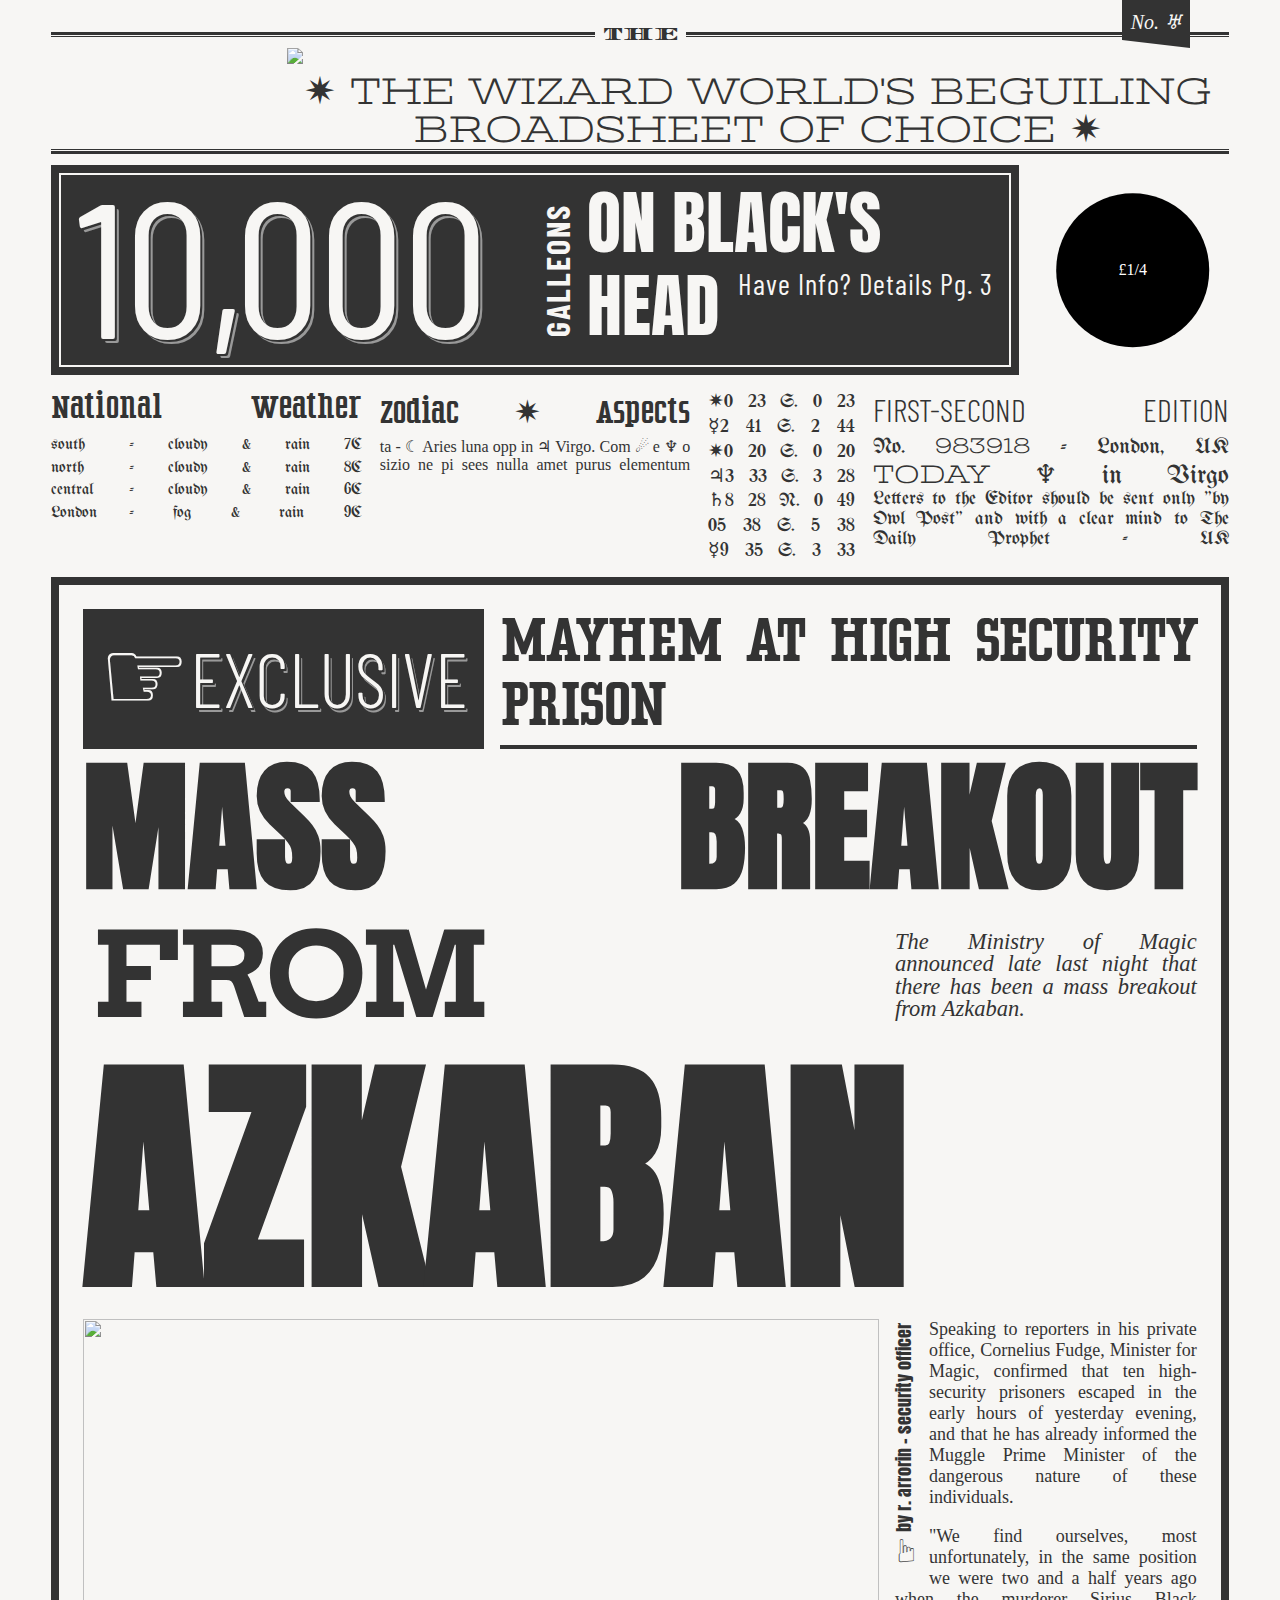
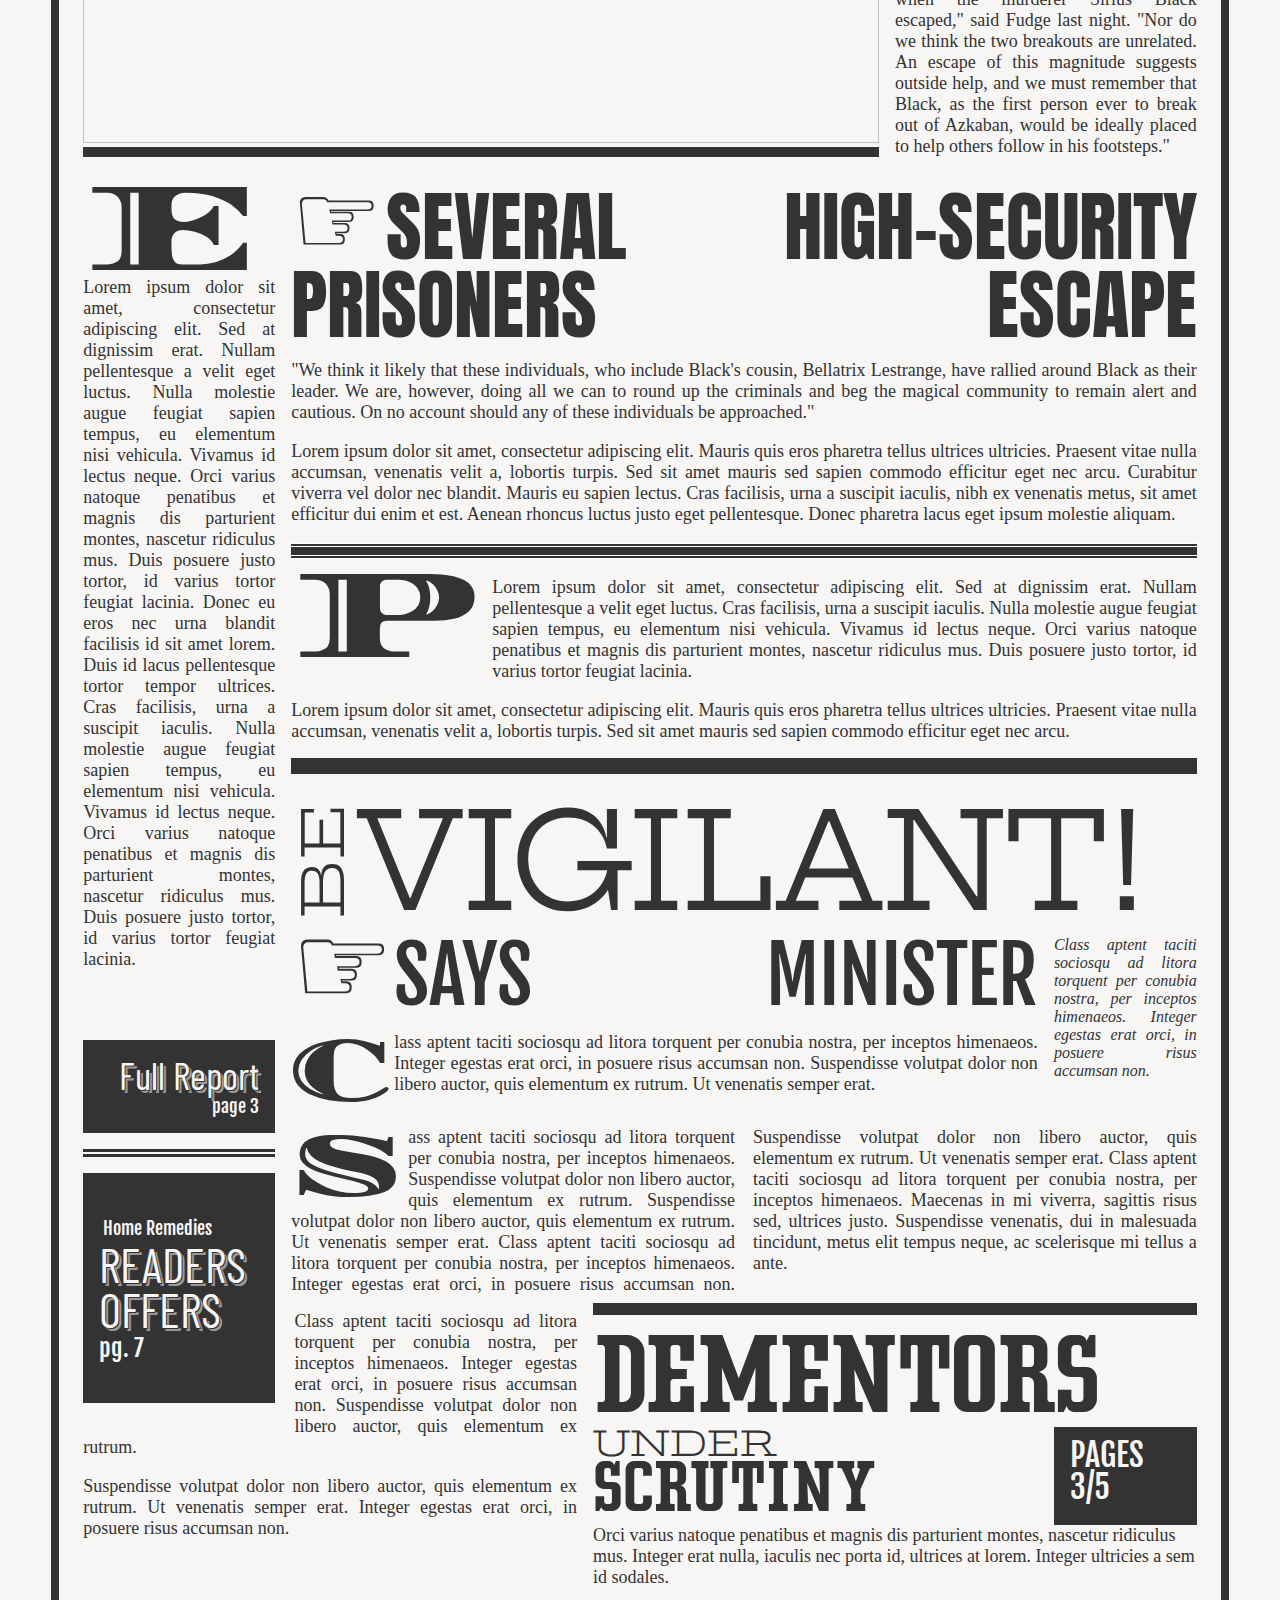
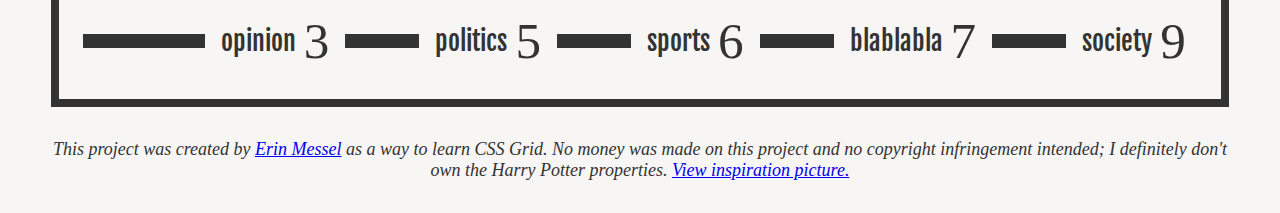
==== commit af8b3a83: "Uploading latest code" ====
--- a/index2.html
+++ b/index2.html
@@ -20,13 +20,16 @@
         <div id="gridWrap">
         <!-- http://redonion.se/cssgrid/ -->
         <header>
-            <span class="number" aria-hidden="true">No. ♅</span>
+            <span class="number" aria-hidden="true">No. &#9797;</span>
             <span class="slogan left" aria-hidden="true"><span>bewitch</span> <span>beguile</span></span>
             <span class="line top"><span class="the" aria-hidden="true">The</span></span>
             <span class="slogan right" aria-hidden="true"><span>spellbind</span> <span>conjure</span> <span>enchant</span> <span>divinate</span></span>
-            <div class="shield"><img src="images/shield.png" alt=""></div>
-            <h1><img src="images/logo.svg" alt="The Daily Prophet"></h1>
-            <span class="tagline">✷ The Wizard World's Beguiling Broadsheet of Choice ✷</span>
+            <div class="shield"><img src="https://www.erinmessel.com/daily-prophet/images/shield.png" alt=""></div>
+            <h1>
+                <img src="images/logo-white.svg" alt="The Daily Prophet" class="lightText">
+                <img src="https://www.erinmessel.com/daily-prophet/images/logo.svg" alt="The Daily Prophet" class="darkText">
+            </h1>
+            <span class="tagline">&#10039; The Wizard World's Beguiling Broadsheet of Choice &#10039;</span>
             <span class="slogan left bottom" aria-hidden="true"><span>beguile</span> <span>bewitch</span> <span>ensorcel</span> <span>hex</span></span>
             <span class="line bottom"></span>
             <span class="slogan right bottom" aria-hidden="true"><span>spellbind</span> <span>conjure</span> <span>enchant</span> <span>divinate</span></span>
@@ -68,35 +71,35 @@
                     </dl>
                 </div>
                 <div class="zodiac">
-                    <h2>Zodiac ✷ Aspects</h2>
-                    <p>ta - ☾ Aries luna opp in ♈︎ Virgo. Com ☄ e ♌︎ o sizio ne pi sees nulla amet purus elementum</p>
+                    <h2>Zodiac &#10039; Aspects</h2>
+                    <p>ta - &#9790; Aries luna opp in &#9795; Virgo. Com &#9732; e &#9798; o sizio ne pi sees nulla amet purus elementum</p>
                 </div>
                 <div class="edition">
                     <h2>First-Second Edition</h2>
                     <span class="editionNum">No. <span class="number">983918</span> - London, UK</span>
-                    <span class="today"><span class="sans">Today</span> ♉︎ in Virgo</span>
+                    <span class="today"><span class="sans">Today</span> &#9798; in Virgo</span>
                     <p class="editor">Letters to the Editor should be sent only "by Owl Post" and with a clear mind to The Daily Prophet - UK</p>
                 </div>
                 <div class="lucky-numbers">
                     <ul>
-                        <li>☀0 23 S. 0 23</li>
-                        <li>☿2 41 S. 2 44</li>
-                        <li>☀0 20 S. 0 20</li>
-                        <li>♃3 33 S. 3 28</li>
-                        <li>♄8 28 N. 0 49</li>
+                        <li>&#10039;0 23 S. 0 23</li>
+                        <li>&#9791;2 41 S. 2 44</li>
+                        <li>&#10039;0 20 S. 0 20</li>
+                        <li>&#9795;3 33 S. 3 28</li>
+                        <li>&#9796;8 28 N. 0 49</li>
                         <li>05 38 S. 5 38</li>
-                        <li>☿9 35 S. 3 33</li>
+                        <li>&#9791;9 35 S. 3 33</li>
                     </ul>
                 </div>
                 <div class="price">
                     <h2 class="sr-only">Price of the Daily Prophet</h2>
-                    <span class="value"><span class="currency">£</span>1/4</span>
+                    <span class="value"><span class="currency">&#163;</span>1/4</span>
                     <div class="burst"></div>
                 </div>
             </aside>
             <section id="mainWrap">
                 <div id="main">
-                    <div class="opening"><span class="exclusive"><span class="finger">☞</span><span class="inner">Exclusive</span></span> <span class="text">Mayhem at High Security Prison</span></div>
+                    <div class="opening"><span class="exclusive"><span class="finger">&#9758;</span><span class="inner">Exclusive</span></span> <span class="text">Mayhem at High Security Prison</span></div>
                     <h2 class="sr-only">Mass Breakout from Azkaban</h2>
                     <span class="title line1">Mass Breakout</span> 
                     <span class="title line2">from</span> 
@@ -107,12 +110,12 @@
                         <!-- <div style="padding-top:75%;position:relative;"><iframe title="Bellatrix Lestrange in Azkaban Prizon" src="https://gifer.com/embed/1dsQ" width="100%" height="100%" style='position:absolute;top:0;left:0;' frameBorder="0" allowFullScreen></iframe></div><p class="sr-only"><a href="https://gifer.com">via GIFER</a></p> -->
                     </div>
 
-                    <span class="lede"><span class="finger">☞</span>Several High-Security Prisoners <span class="dupe">Escape</span></span>
+                    <span class="lede"><span class="finger">&#9758;</span>Several High-Security Prisoners <span class="dupe">Escape</span></span>
                     <span class="escape">Escape</span>
                     
                         <div class="txt1">The Ministry of Magic announced late last night that there has been a mass breakout from Azkaban.</div>
                         <div class="txt2">
-                            <span class="author"><span class="finger">☞</span> by R. Arrorin - Security Officer</span>
+                            <span class="author"><span class="finger">&#9758;</span> by R. Arrorin - Security Officer</span>
                             <!-- <div class="img large"><img src="https://via.placeholder.com/950x700" alt=""></div> -->
                             <p>Speaking to reporters in his private office, Cornelius Fudge, Minister for Magic, confirmed that ten high-security prisoners escaped in the early hours of yesterday evening, and that he has already informed the Muggle Prime Minister of the dangerous nature of these individuals.</p><p class="photoWrap">"We find ourselves, most unfortunately, in the same position we were two and a half years ago when the murderer Sirius Black escaped," said Fudge last night. "Nor do we think the two breakouts are unrelated. An escape of this magnitude suggests outside help, and we must remember that Black, as the first person ever to break out of Azkaban, would be ideally placed to help others follow in his footsteps."</p>
                             
@@ -140,12 +143,12 @@
                         <h2 class="sr-only">Be Vigilant! Says Minister</h2>
                         <div class="subLine2mobile" aria-hidden="true"><span>Be</span> Vigilant!</div>
                         <div class="subLine2" aria-hidden="true">Vigilant!</div>
-                        <div class="subLine3" aria-hidden="true"><span class="finger">☞</span>Says Minister</div>
+                        <div class="subLine3" aria-hidden="true"><span class="finger">&#9758;</span>Says Minister</div>
                         <div class="subText1"><p><span class="large" aria-hidden="true">Be</span>Class aptent taciti sociosqu ad litora torquent per conubia nostra, per inceptos himenaeos. Integer egestas erat orci, in posuere risus accumsan non. </p></div>
                         <div class="subText2"><p><span class="initial-letter">C</span>lass aptent taciti sociosqu ad litora torquent per conubia nostra, per inceptos himenaeos. Integer egestas erat orci, in posuere risus accumsan non. Suspendisse volutpat dolor non libero auctor, quis elementum ex rutrum. Ut venenatis semper erat.</p></div>
                         <div class="subText3"><p><span class="initial-letter">S</span>ass aptent taciti sociosqu ad litora torquent per conubia nostra, per inceptos himenaeos. Suspendisse volutpat dolor non libero auctor, quis elementum ex rutrum. Suspendisse volutpat dolor non libero auctor, quis elementum ex rutrum. Ut venenatis semper erat. Class aptent taciti sociosqu ad litora torquent per conubia nostra, per inceptos himenaeos. Integer egestas erat orci, in posuere risus accumsan non. Suspendisse volutpat dolor non libero auctor, quis elementum ex rutrum. Ut venenatis semper erat. Class aptent taciti sociosqu ad litora torquent per conubia nostra, per inceptos himenaeos. Maecenas in mi viverra, sagittis risus sed, ultrices justo. Suspendisse venenatis, dui in malesuada tincidunt, metus elit tempus neque, ac scelerisque mi tellus a ante.</p></div>
                         <div class="subText4">
-                        <p>Class aptent taciti sociosqu ad litora torquent per conubia nostra, per inceptos himenaeos. Integer egestas erat orci, in posuere risus accumsan non. Suspendisse volutpat dolor non libero auctor, quis elementum ex rutrum. Ut venenatis semper erat. Integer egestas erat orci, in posuere risus accumsan non. </p>
+                        <p>Class aptent taciti sociosqu ad litora torquent per conubia nostra, per inceptos himenaeos. Integer egestas erat orci, in posuere risus accumsan non. Suspendisse volutpat dolor non libero auctor, quis elementum ex rutrum. </p><p>Suspendisse volutpat dolor non libero auctor, quis elementum ex rutrum. Ut venenatis semper erat. Integer egestas erat orci, in posuere risus accumsan non.</p>
                         </div>
 
                         
@@ -203,10 +206,7 @@
         </main>
     </div>
     <footer>
-        This project was created by <a href="http://www.erinmessel.com">Erin Messel</a> as a way to learn CSS Grid. No money was made on this project and no copyright infringement intended; I definitely don't own the Harry Potter properties.
-    <div class="attribution sr-only">
-        <a href="https://www.freepik.com/vectors/abstract">Abstract vector created by freepik - www.freepik.com</a> 
-    </div>
+        This project was created by <a href="http://www.erinmessel.com">Erin Messel</a> as a way to learn CSS Grid. No money was made on this project and no copyright infringement intended; I definitely don't own the Harry Potter properties. <a href="https://minalima.com/product/the-daily-prophet-mass-breakout-from-azkaban/" target="_blank">View inspiration picture.</a>
 </footer>
     </body>
 </html>--- a/style2.css
+++ b/style2.css
@@ -1,5 +1,5 @@
 :root {
-    --page-bkgd:#fff;
+    --page-bkgd:#f7f6f4;
     --dark-bkgd:#333;
     --accent:#ebc41b;
     --font-headline: 'Anton', sans-serif;
@@ -7,6 +7,7 @@
     --font-slab: 'Hepta Slab', serif;
     --font-block: 'Diplomata', cursive;
     --font-serif-headline: 'Wildstone','Old Standard TT', serif;
+    --font-serif-headline-numbers: 'Old Standard TT', serif;
     --font-thin-headline: 'Barlow Condensed', sans-serif;
     --font-thin-slab: 'Stint Ultra Expanded', cursive;
     --font-gothic:'UnifrakturMaguntia', cursive;
@@ -20,6 +21,21 @@
     src: url('fonts/Wildstone.ttf')  format('truetype'); /* Legacy iOS */
 }
 
+@media (prefers-color-scheme: dark) {
+    :root {
+        --page-bkgd:#333;
+        --dark-bkgd:#f7f6f4;
+    }
+
+    .lightText {
+        display:block;
+    }
+
+    .darkText {
+        display:none;
+    }
+}
+
 
 html {}
 
@@ -27,8 +43,9 @@
     margin:0;
     padding:0rem 4vw;
     font-family: var(--font-serif);
-    font-size:150%;
+    font-size:110%;
     color:var(--dark-bkgd);
+    background-color:var(--page-bkgd);
 }
 
 * {
@@ -81,6 +98,10 @@
     float: left;
     line-height: 0.875;
     margin-right:0.25rem;
+}
+
+.lightText {
+    display:none;
 }
 
 /* ########## HEADER ########## */
@@ -184,21 +205,21 @@
     font-size:0;
     line-height:1;
     align-self:end;
-    padding-bottom:1rem;
+    padding-bottom:.5rem;
 }
 
 header .tagline {
     grid-area: tagline;
     font-family:var(--font-thin-slab);
     text-transform:uppercase;
-    font-size:0.85rem;
+    font-size:2.5vw;
     line-height:1;
     text-align:center;
 }
 
 header .line.bottom {
     grid-area: line-bottom;
-    margin-top:.5rem;
+    margin-top:0;
 }
 header .line.bottom:before {
     top:2px;
@@ -428,6 +449,9 @@
     display:block;
     font-family:var(--font-gothic);
     font-size:3.5vw;
+    text-align: justify;
+    text-justify: inter-word;
+    text-align-last: justify;
 }
 
 aside#page-intro .lucky-numbers {
@@ -481,7 +505,7 @@
     top:0;
     left:0;
     width: 100%;
-    background-image:url(images/price.svg);
+    background-image:url(https://www.erinmessel.com/daily-prophet/images/price.svg);
     background-size:cover;
     background-position: center;
 }
@@ -784,7 +808,7 @@
 }
 
 .sub2Line3 a {
-    color:#fff;
+    color:var(--page-bkgd);
     padding: 0.75rem 1rem;
     display: block;
     text-decoration:none;
@@ -800,7 +824,7 @@
     text-decoration:none;
     display:block;
     background-color:var(--dark-bkgd);
-    color:#fff;
+    color:var(--page-bkgd);
     padding:1rem;
     display:flex;
     align-items:center;
@@ -855,7 +879,7 @@
     flex-wrap:wrap;
 }
 
-#footerNav ul:before {
+#footerNav ul:after {
     /* content:""; */
     height:0.75rem;
     background-color:var(--dark-bkgd);
@@ -869,7 +893,7 @@
 #footerNav ul li {
     background-color:var(--page-bkgd);
     position:relative;
-    margin:0 0 0 1.5rem;
+    margin:0 0 0 .5rem;
 }
 
 #footerNav ul li:first-child {
@@ -882,9 +906,11 @@
 
 #footerNav ul li a {
     text-decoration:none;
-    color:#000;
+    color:var(--dark-bkgd);
     display: flex;
     align-items: center;
+    text-shadow: 2px 2px 1px var(--page-bkgd);
+    padding:.5rem;
 }
 #footerNav ul li a:hover {
     background-color:var(--accent);
@@ -901,7 +927,7 @@
     margin-right:0.5rem;
 }
 #footerNav ul li .pageNo {
-    font-family:var(--font-serif-headline);
+    font-family:var(--font-serif-headline-numbers);
     font-size: 2.5rem;
     line-height: 1;
 }
@@ -910,14 +936,21 @@
     text-align:center;
     font-style:italic;
     padding-top:2rem;
+    padding-bottom:2rem;
 }
 
 @media (min-width:800px) {
     body {
         font-size:120%;
     }
+    header {
+        grid-template-columns: 1fr 4fr;
+    }
     header .tagline {
         font-size:3vw;
+    }
+    header .line.bottom {
+        margin-top:0;
     }
     aside#page-intro {
         grid-template-areas:
@@ -1014,7 +1047,7 @@
 
     #main {
         display:grid;
-        grid-template-columns:1fr 2fr 1fr 1fr;
+        grid-template-columns:minmax(175px,15vw) 2fr 2fr 1fr 1fr;
         /* grid-template-rows:; */
         grid-column-gap: 1rem;
     }
@@ -1052,12 +1085,12 @@
         grid-column:1 / -1;
     }
     #main .title.line2 {
-        grid-column: 1 / 3;
+        grid-column: 1 / 4;
         grid-row: 3;
     }
     #main .txt1 {
-        grid-column-start:3;
-        grid-column-end:5;
+        grid-column-start:4;
+        grid-column-end:-1;
         grid-row-start:3;
         grid-row-end: 4;
         align-self: center;
@@ -1065,21 +1098,21 @@
     }
 
     #main .img {
-        grid-column: 1 / 3;
+        grid-column: 1 / 4;
         margin:0;
     }
 
     #main .lede {
         grid-column-start: 2;
-        grid-column-end: 5;
+        grid-column-end: -1;
         grid-row-start: 6;
         grid-row-end: 7;
         margin: .5rem 0 1rem;
-        font-size: 2.75vw;
+        font-size: 6vw;
     }
 
     #main .lede .finger {
-        font-size:5vw;
+        font-size:8vw;
         line-height:1;
     }
 
@@ -1088,7 +1121,7 @@
     }
 
     #main .txt2 {
-        grid-column: 3 / 5;
+        grid-column: 4 / -1;
     }
 
     #main .txt2 p:first-of-type {
@@ -1096,14 +1129,14 @@
     }
 
     #main .txt3 {
-        grid-column: 2 / 5;
+        grid-column: 2 / -1;
         grid-row: 7 / 8;
         margin:0;
     }
 
     #main aside.leftSide {
         grid-column: 1 / 2;
-        grid-row: span 5;
+        grid-row: span 4;
         padding-top:1.5rem;
     }
 
@@ -1126,9 +1159,9 @@
     }
 
     .subLine2mobile {
-        grid-column:2/5;
-        grid-row:8 / 10;
-        font-size:9vw;
+        grid-column:2/-1;
+        grid-row:8 / 9;
+        font-size:10.5vw;
         border-top: 1rem solid var(--dark-bkgd);
         margin-top: 1rem;
         padding-top:1.25rem;
@@ -1140,19 +1173,23 @@
 
     .subLine3 {
         grid-column:2/5;
-        font-size:7vw;
-        grid-row: 10;
+        font-size:6vw;
+        grid-row: 9;
     }
 
     .subLine3 .finger {
-        font-size:10vw;
+        font-size:9vw;
     }
 
     .subText1 {
-        grid-column: 2/ 5;
-        font-size: 2vw;
+        grid-column: 5/ 6;
+        font-size: 1.25vw;
         text-align: justify;
-        grid-row: span 2;
+        grid-row: 9 / 11;
+    }
+
+    .subText2 {
+        grid-column: 2 / 5;
     }
 
     .sub2Line2 {
@@ -1161,14 +1198,18 @@
 
     .subText3 {
         column-count:2;
+        grid-column: 2 / -1;
+        grid-row: span 3;
     }
 
     .sub2Line1 {
-        grid-column: 1 / 3;
-        font-size: 10vw;
+        grid-column: 3 / -1;
+        font-size: 9vw;
         margin:0;
         line-height: .75;
         padding-top: 1rem;
+        border-top: .75rem solid var(--dark-bkgd);
+        padding-top: 2vw;
     }
 
     .sub2Line1 hr {
@@ -1176,9 +1217,9 @@
     }
 
     .sub2Line2 {
-        grid-column: 1 / 3;
+        grid-column: 3 / 5;
         font-size: 10vw;
-        grid-row: span 2;
+        /* grid-row: span 2; */
     }
 
     .sub2Line2 .line1 {
@@ -1186,41 +1227,107 @@
     }
 
     .subStory.sub2Text {
-        grid-column: 3 / 5;
-        grid-row: 16 / 18;
+        grid-column: 3 / -1;
+        /* grid-row: 15 / 18; */
         align-self: end;
-        padding-bottom:1rem;
+        /* padding-bottom:1rem; */
     }
 
     .subStory.sub2Line3 {
-        grid-column: 3 / 5;
-        grid-row: 18;
+        grid-column: 5 / -1;
+        /* grid-row: 17; */
         margin:0;
     }
     .subText4 {
-        border-bottom: .75rem solid var(--dark-bkgd);
-        padding-bottom: 1rem;
-        grid-row: 15;
-        grid-column: 1 / 4;
+        /* border-bottom: .75rem solid var(--dark-bkgd);
+        padding-bottom: 1rem; */
+        grid-row: 14 / 17;
+        grid-column: 1 / 3;
+    }
+
+    .subText4::before {
+        content: "";
+        width: 16.5vw;
+        float: left;
+        display: block;
+        height: 9vw;
     }
 
     .readers-offers {
-        grid-column: 4;
-        grid-row: 15;
+        grid-column: 1;
+        grid-row: 12 / 15;
     }
 
     .readers-offers a {
         margin:0;
+    }
+    #footerNav ul {
+        margin-top:1.5vw;
+        position:relative;
+        display: flex;
+        justify-content: space-between;
+    }
+    #footerNav ul:after {
+        content:"";
+        height:.875rem;
+        background-color:var(--dark-bkgd);
+        position: absolute;
+        left: 0;
+        top: 50%;
+        width: 100%;
+        transform: translateY(-50%);
+    }
+    #footerNav ul:before {
+        content:"";
+        width:5%;
+    }
+    #footerNav ul li {
+        background-color:var(--page-bkgd);
+        position: relative;
+        z-index: 1;
+    }
+    #footerNav ul li a {
+        padding: 0.5rem 1rem;
+        line-height: 1;
+    }
+    #footerNav ul li .label {
+        font-size:2vw;
+    }
+    #footerNav ul li .pageNo {
+        font-size:4vw;
+    }
+    #footerNav ul li:last-child {
+        margin-right:-5px;
     }
 }
 @media (min-width:1100px) {
     body {
         font-size:112.5%;
     }
+    .subText4,
+    .readers-offers {
+        margin-bottom:1.5rem;
+    }
+    .sub2Line1 {
+        /* padding-top:0;
+        line-height:.875; */
+    }
+    .sub2Line2 {
+        /* display:flex;
+        justify-content: space-between; */
+    }
+    .sub2Line2 .line1 {
+        font-size:3vw;
+        line-height:.875;
+    }
+    .sub2Line2 .line2 {
+        font-size:5.75vw;
+        line-height:.875;
+    }
 }
 @media (min-width:1400px) {
     body {
-        font-size:calc(8px + .5vw);
+        font-size:calc(10px + .5vw);
     }
     #main aside.leftSide hr {
         display:block;
@@ -1376,7 +1483,7 @@
         /* grid-template-columns: repeat(7, 1fr); */
         grid-template-columns: 1fr 11vw 1fr 1fr 10vw 11vw auto;
         grid-column-gap: 1.5vw;
-        grid-template-rows: auto auto 6vw 14vw auto auto auto 8vw 6vw 5vw;
+        grid-template-rows: auto auto 6vw 14vw auto auto auto 9vw 6vw 5vw;
     }
     #main .opening {
         gap: 2.5rem;
@@ -1413,7 +1520,7 @@
         grid-column-end: 6;
         grid-row:4;
         font-size:13vw;
-        margin:0;
+        margin:1vw 0 0;
         align-self: center;
     }
     #main .img {
@@ -1429,7 +1536,7 @@
         grid-column-start:7;
         grid-column-end: 8;
         grid-row-start: 3;
-        grid-row-end:10;
+        grid-row-end:11;
         writing-mode:vertical-rl;
         font-size:4vw;
     }
@@ -1446,12 +1553,13 @@
         display:block;
         grid-column-start:6;
         grid-column-end: 8;
-        grid-row-start:10;
-        grid-row-end: 11;
+        grid-row-start:11;
+        grid-row-end: 12;
         font-family:var(--font-serif-headline);
         font-weight:bold;
         text-transform: uppercase;
         font-size: 5vw;
+        line-height: .875;
         text-align-last: justify;
         text-justify: inter-character;
     }
@@ -1486,7 +1594,7 @@
         grid-column-start:6;
         grid-column-end: 7;
         grid-row-start:3;
-        grid-row-end: 10;
+        grid-row-end: 11;
         padding-bottom:1rem;
     }
     #main .txt3 .blockLetter {
@@ -1502,8 +1610,8 @@
     .fullReport {
         grid-column-start:6;
         grid-column-end: 8;
-        grid-row-start:11;
-        grid-row-end: 14;
+        grid-row-start:12;
+        grid-row-end: 15;
         border-bottom:none;
     }
     .fullReport a .txt {
@@ -1526,7 +1634,7 @@
         grid-column-end: 5;
         grid-row-start:8;
         grid-row-end: 9;
-        font-size:7.5vw;
+        font-size:8.5vw;
         display:block;
         line-height:0.875;
         border:none;
@@ -1549,7 +1657,8 @@
         grid-column-start:1;
         grid-column-end: 2;
         grid-row-start:9;
-        grid-row-end: 13;
+        grid-row-end: 12;
+        margin-bottom:0;
     }
     .subText1 .large {
         display:block;
@@ -1557,7 +1666,7 @@
     .subText1 p {
         font-style: normal;
         display: flex;
-        font-size: 0.9vw;
+        font-size: 1vw;
     }
     .subText1 .large {
         writing-mode: vertical-lr;
@@ -1565,7 +1674,7 @@
         text-align: right;
         font-family: var(--font-thin-slab);
         text-transform: uppercase;
-        font-size: 8.5vw;
+        font-size: 8.75vw;
         line-height: 0.7;
         float:left;
         letter-spacing: -0.5vw;
@@ -1588,7 +1697,7 @@
         grid-column-start:2;
         grid-column-end: 4;
         grid-row-start:10;
-        grid-row-end: 16;
+        grid-row-end: 17;
         column-count: 2;
         gap: 1.5em;
     }
@@ -1599,7 +1708,11 @@
         grid-column-start:4;
         grid-column-end: 6;
         grid-row-start:10;
-        grid-row-end: 13;
+        grid-row-end: 14;
+        margin-bottom:0;
+    }
+    .subText4::before {
+        display:none;
     }
     /* .subStory {
         grid-column-start:4;
@@ -1610,18 +1723,20 @@
     .subStory.sub2Line1 {
         grid-column-start:4;
         grid-column-end: 6;
-        grid-row-start:13;
-        grid-row-end: 15;
+        grid-row-start:14;
+        grid-row-end: 16;
         font-size:5.25vw;
         margin-top:0;
+        align-self:end;
     }
     .subStory.sub2Line2 {
         grid-column-start:6;
         grid-column-end: 8;
-        grid-row-start:14;
-        grid-row-end: 16;
+        grid-row-start:15;
+        grid-row-end: 17;
         font-size:2vw;
         align-self:end;
+        display:block;
     }
     .sub2Line2 .line1 {
         font-size:3vw;
@@ -1635,8 +1750,8 @@
     .subStory.sub2Line3 {
         grid-column-start:4;
         grid-column-end: 5;
-        grid-row-start:15;
-        grid-row-end: 16;
+        grid-row-start:16;
+        grid-row-end: 17;
         font-size:3vw;
         padding: 0;
         margin: 0;
@@ -1658,8 +1773,8 @@
     .subStory.sub2Text {
         grid-column-start:5;
         grid-column-end: 6;
-        grid-row-start:15;
-        grid-row-end: 16;
+        grid-row-start:16;
+        grid-row-end: 17;
         font-size:1vw;
         display: -webkit-box;
         -webkit-line-clamp: 3;
@@ -1669,8 +1784,9 @@
     .readers-offers {
         grid-column-start:1;
         grid-column-end: 2;
-        grid-row-start:13;
-        grid-row-end: 16;
+        grid-row-start:12;
+        grid-row-end: 17;
+        margin:1rem 0 0;
     }
     .readers-offers a {
         margin:0;
